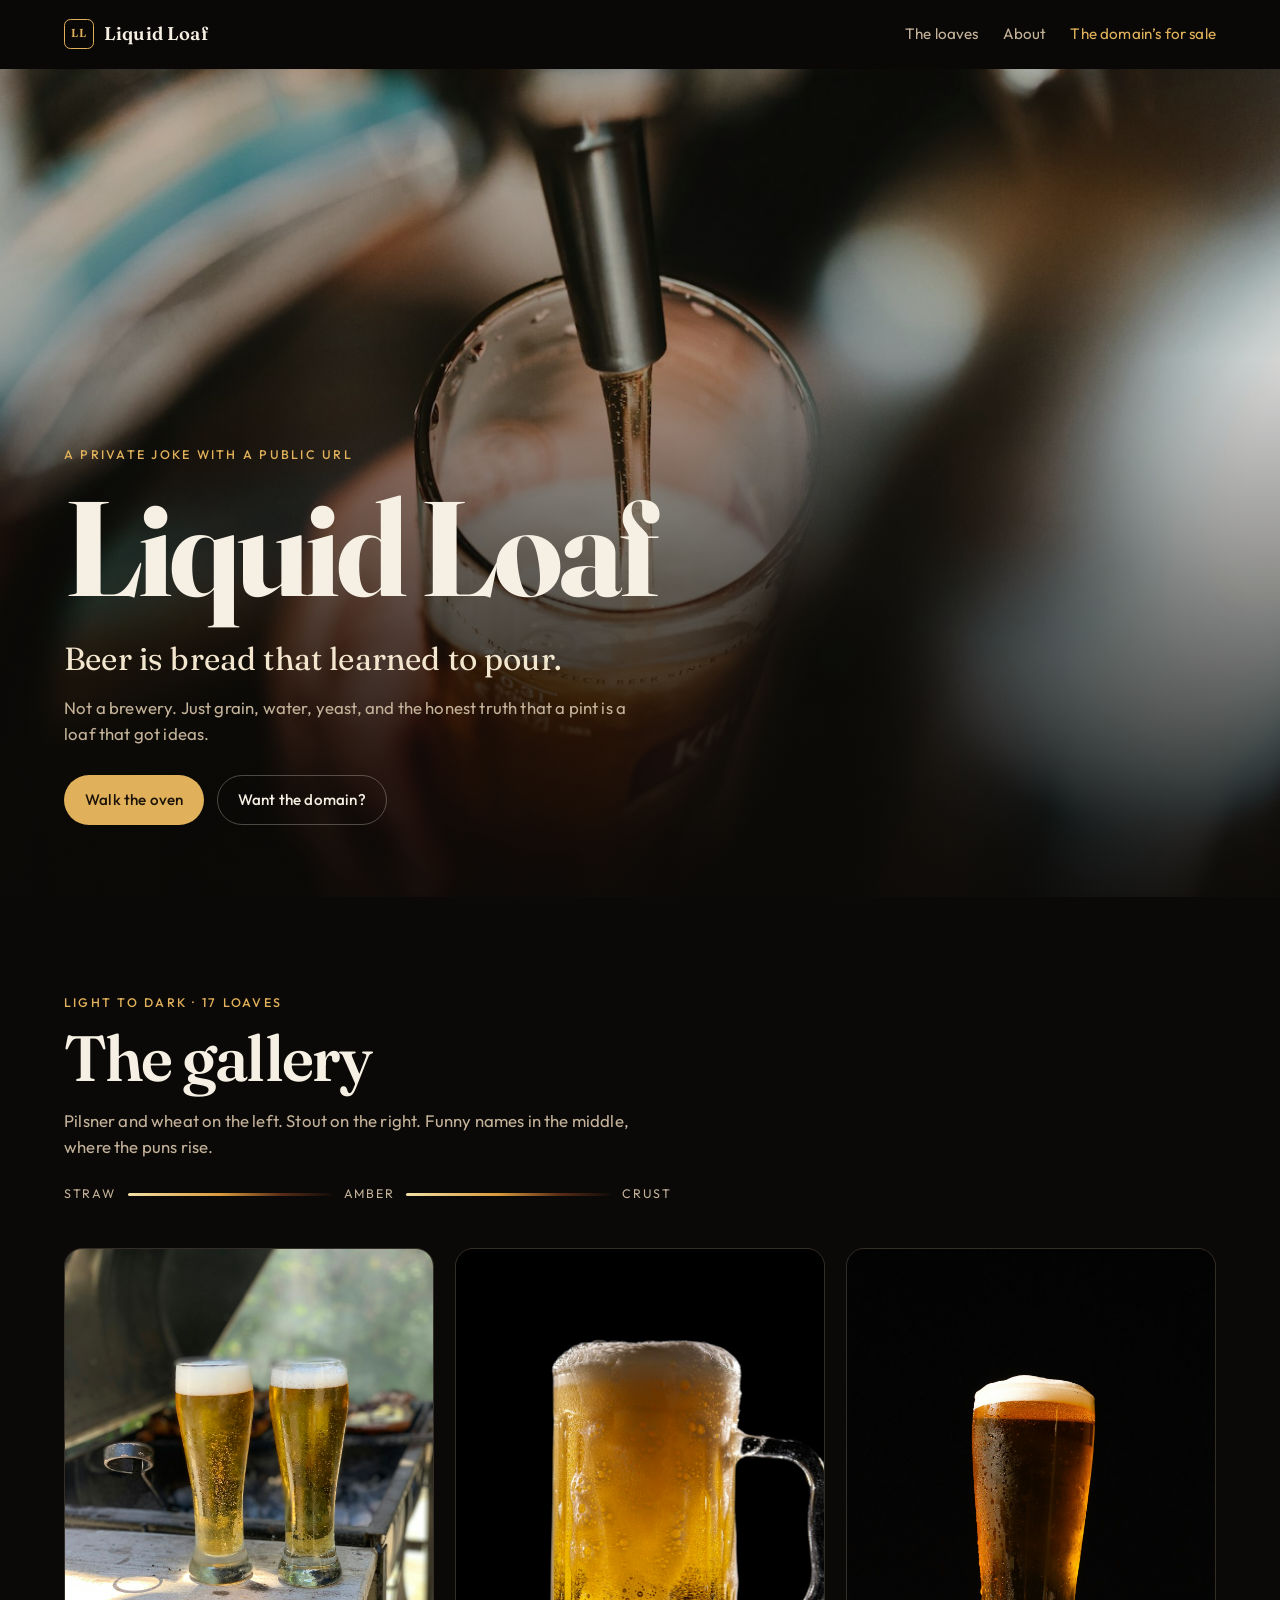
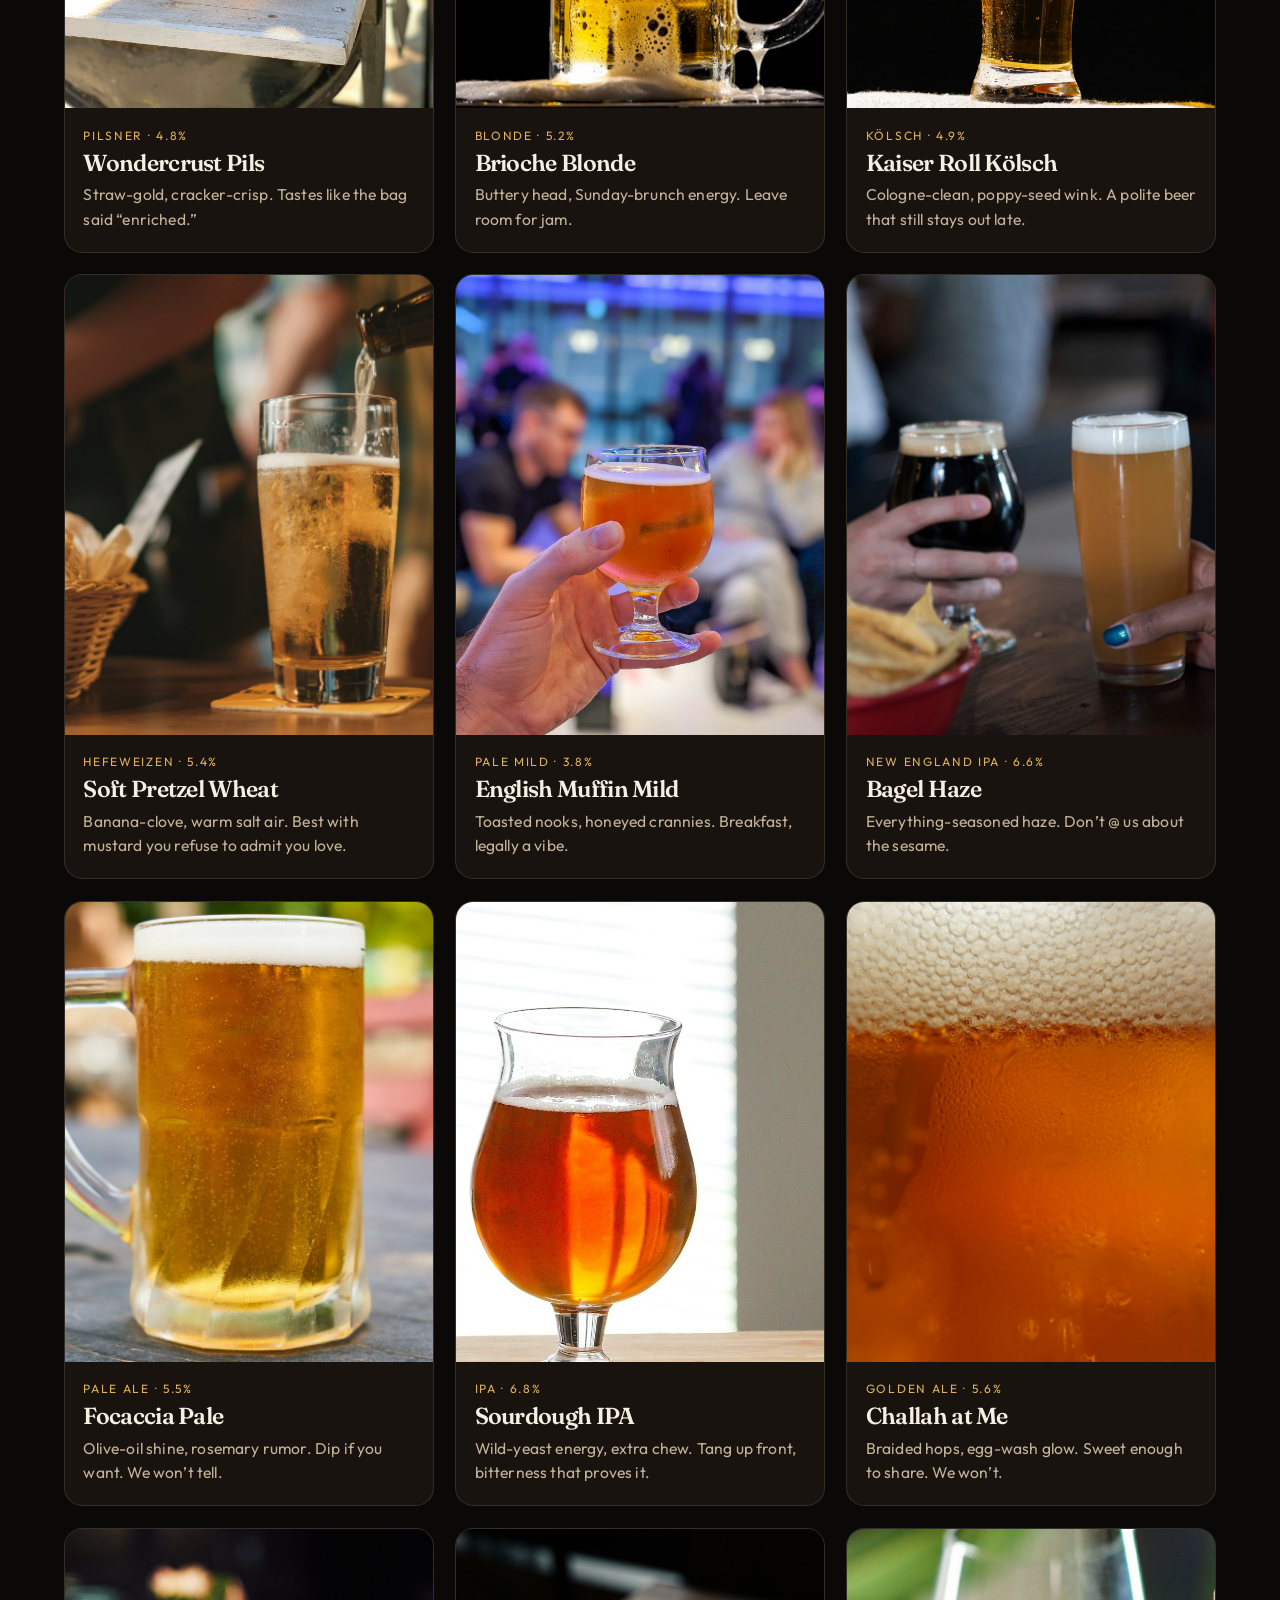
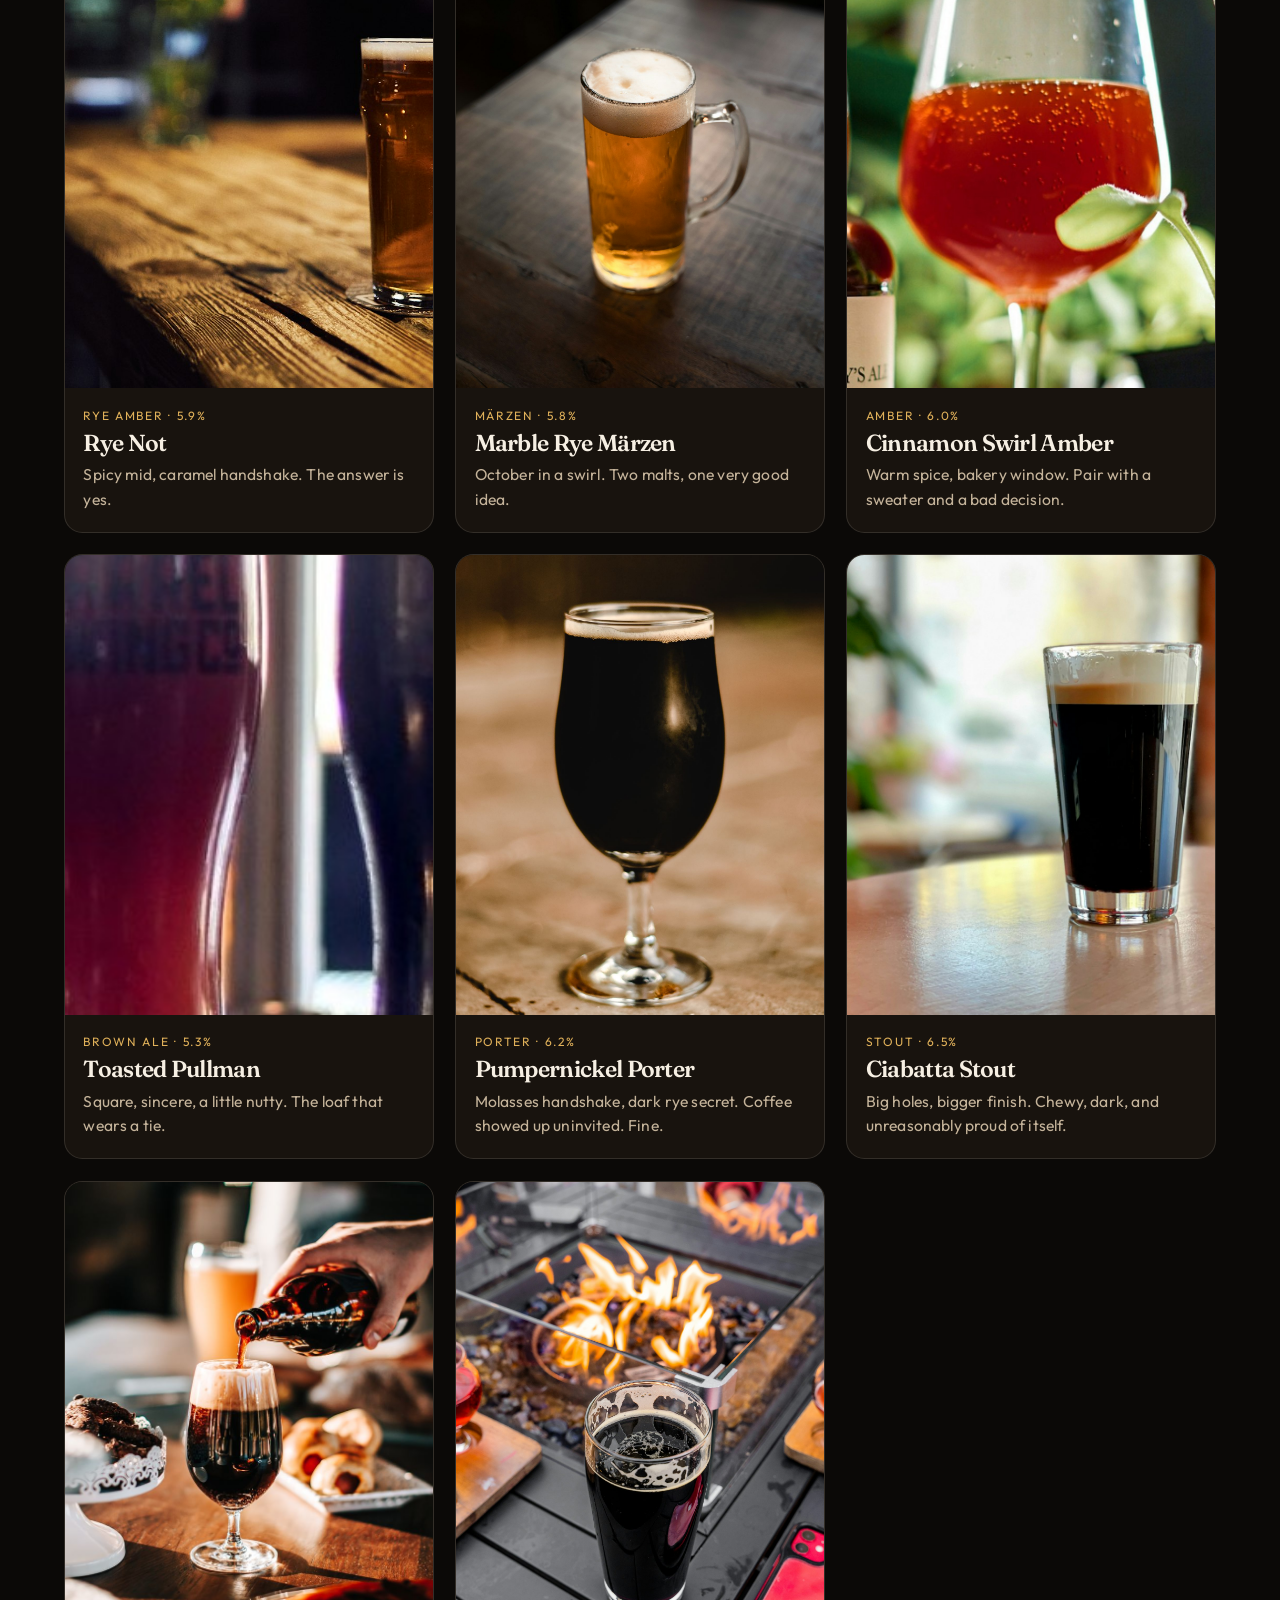
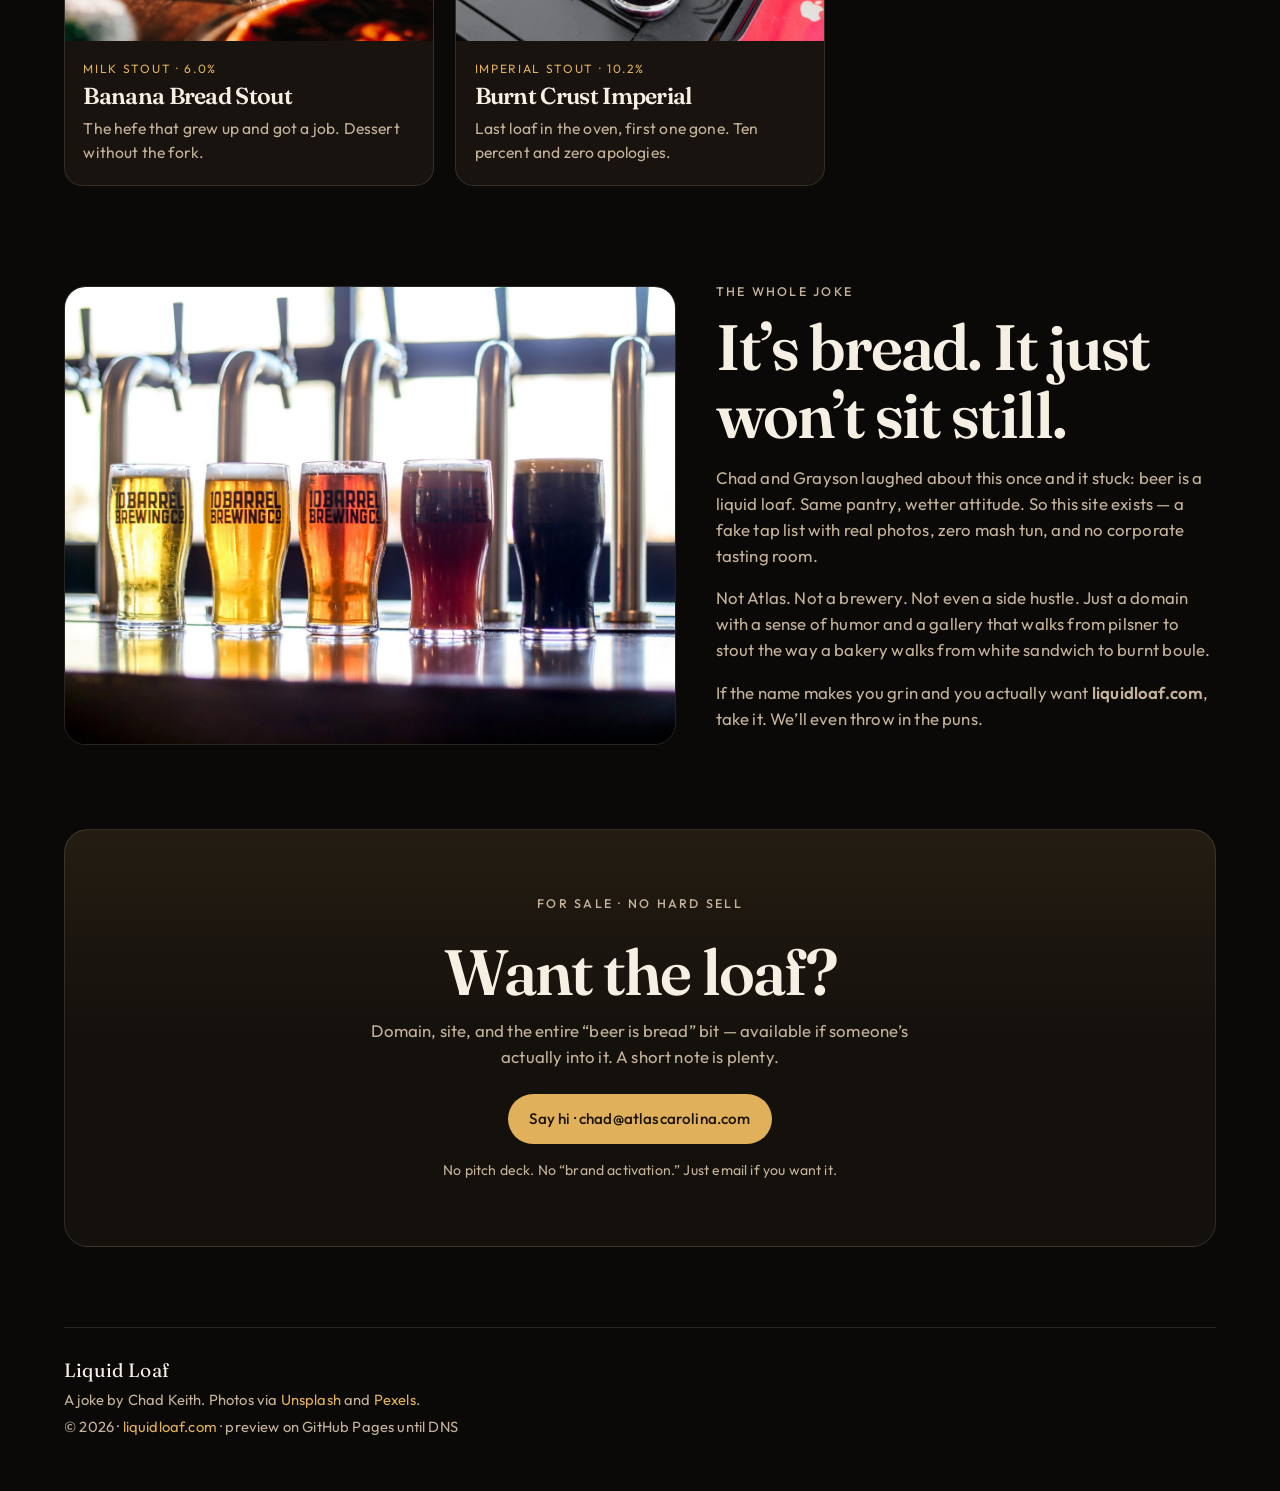
==== index.html @ c7310a7c "Build Liquid Loaf joke beer gallery for GitHub Pages Static loaf-to-glass site with 17 pun beers fro" ====
<!DOCTYPE html>
<html lang="en">
<head>
  <meta charset="utf-8">
  <meta name="viewport" content="width=device-width, initial-scale=1, viewport-fit=cover">
  <title>Liquid Loaf | Beer is bread that learned to pour</title>
  <meta name="description" content="Liquid Loaf is a joke personal site: beer as liquid bread. Sixteen pun loaves from pilsner to stout, plus a domain that’s happily for sale.">
  <link rel="canonical" href="https://liquidloaf.com/">
  <meta name="robots" content="index,follow">
  <meta name="author" content="Chad Keith">
  <meta name="theme-color" content="#0b0907">
  <meta name="color-scheme" content="dark">
  <meta name="apple-mobile-web-app-title" content="Liquid Loaf">
  <meta property="og:type" content="website">
  <meta property="og:locale" content="en_US">
  <meta property="og:site_name" content="Liquid Loaf">
  <meta property="og:title" content="Liquid Loaf | Beer is bread that learned to pour">
  <meta property="og:description" content="A witty loaf-to-glass gallery. Not a brewery. If you want the domain, say hi.">
  <meta property="og:url" content="https://liquidloaf.com/">
  <meta property="og:image" content="https://chadakeith.github.io/liquid-loaf/assets/brand/og-card.jpg">
  <meta property="og:image:type" content="image/jpeg">
  <meta property="og:image:width" content="1200">
  <meta property="og:image:height" content="630">
  <meta property="og:image:alt" content="A beer tap pouring into a glass with the words Liquid Loaf">
  <meta name="twitter:card" content="summary_large_image">
  <meta name="twitter:title" content="Liquid Loaf | Beer is bread that learned to pour">
  <meta name="twitter:description" content="A witty loaf-to-glass gallery. Not a brewery. If you want the domain, say hi.">
  <meta name="twitter:image" content="https://chadakeith.github.io/liquid-loaf/assets/brand/og-card.jpg">
  <meta name="twitter:image:alt" content="A beer tap pouring into a glass with the words Liquid Loaf">
  <link rel="icon" href="favicon.svg" type="image/svg+xml">
  <link rel="icon" href="assets/brand/favicon-32.png" type="image/png" sizes="32x32">
  <link rel="apple-touch-icon" href="assets/brand/apple-touch-icon.png" sizes="180x180">
  <link rel="manifest" href="site.webmanifest">
  <link rel="preload" as="font" href="assets/fonts/fraunces-700.woff2" type="font/woff2" crossorigin>
  <link rel="preload" as="font" href="assets/fonts/outfit-400.woff2" type="font/woff2" crossorigin>
  <link rel="preload" as="image" href="assets/beers/hero-pour.jpg">
  <link rel="stylesheet" href="assets/fonts/fonts.css">
  <link rel="stylesheet" href="css/site.css">
  <script type="application/ld+json">
  {
    "@context": "https://schema.org",
    "@graph": [
      {
        "@type": "WebSite",
        "name": "Liquid Loaf",
        "url": "https://liquidloaf.com/",
        "description": "Beer is bread that learned to pour. A joke loaf-to-glass gallery.",
        "inLanguage": "en",
        "publisher": {
          "@type": "Person",
          "name": "Chad Keith",
          "email": "mailto:chad@atlascarolina.com"
        }
      },
      {
        "@type": "Offer",
        "name": "liquidloaf.com domain and site",
        "description": "Joke personal site and domain, available if someone wants it.",
        "url": "https://liquidloaf.com/",
        "availability": "https://schema.org/InStock",
        "offeredBy": {
          "@type": "Person",
          "name": "Chad Keith"
        }
      }
    ]
  }
  </script>
</head>
<body>
  <a class="skip" href="#main">Skip to loaves</a>

  <header class="site-header" id="top">
    <div class="nav-inner">
      <a class="wordmark" href="#top" aria-label="Liquid Loaf home">
        <span class="wordmark-mark" aria-hidden="true">LL</span>
        <span>Liquid Loaf</span>
      </a>
      <button class="nav-toggle" type="button" aria-expanded="false" aria-controls="site-nav" aria-label="Open menu">
        <span></span>
      </button>
      <nav class="site-nav" id="site-nav" aria-label="Primary">
        <a href="#loaves">The loaves</a>
        <a href="#about">About</a>
        <a class="nav-cta" href="#inquire">The domain’s for sale</a>
      </nav>
    </div>
  </header>

  <main id="main">
    <section class="hero" aria-labelledby="hero-title">
      <div class="hero-media">
        <img src="assets/beers/hero-pour.jpg" alt="A tap pouring a pale beer into a glass, foam rising" width="1400" height="933" fetchpriority="high" decoding="async">
      </div>
      <div class="hero-shade" aria-hidden="true"></div>
      <div class="hero-copy">
        <p class="eyebrow">A private joke with a public URL</p>
        <h1 id="hero-title">Liquid Loaf</h1>
        <p class="lede">Beer is bread that learned to pour.</p>
        <p class="hero-note">Not a brewery. Just grain, water, yeast, and the honest truth that a pint is a loaf that got ideas.</p>
        <div class="hero-actions">
          <a class="btn btn-gold" href="#loaves">Walk the oven</a>
          <a class="btn btn-ghost" href="#inquire">Want the domain?</a>
        </div>
      </div>
    </section>

    <section class="loaves" id="loaves" aria-labelledby="loaves-title">
      <header class="section-head">
        <p class="eyebrow">Light to dark · 17 loaves</p>
        <h2 id="loaves-title">The gallery</h2>
        <p class="section-dek">Pilsner and wheat on the left. Stout on the right. Funny names in the middle, where the puns rise.</p>
        <div class="spectrum" aria-hidden="true">
          <span>straw</span>
          <i></i>
          <span>amber</span>
          <i></i>
          <span>crust</span>
        </div>
      </header>

      <ol class="loaf-grid">
        <li class="loaf" data-tone="light">
          <article>
            <figure>
              <img src="assets/beers/wondercrust-pils.jpg" alt="Two tall pale-gold pilsners with white foam" width="1400" height="1867" loading="lazy" decoding="async">
            </figure>
            <div class="loaf-copy">
              <p class="style">Pilsner · 4.8%</p>
              <h3>Wondercrust Pils</h3>
              <p>Straw-gold, cracker-crisp. Tastes like the bag said “enriched.”</p>
            </div>
          </article>
        </li>
        <li class="loaf" data-tone="light">
          <article>
            <figure>
              <img src="assets/beers/brioche-blonde.jpg" alt="A foamy gold beer mug overflowing on a black backdrop" width="1400" height="933" loading="lazy" decoding="async">
            </figure>
            <div class="loaf-copy">
              <p class="style">Blonde · 5.2%</p>
              <h3>Brioche Blonde</h3>
              <p>Buttery head, Sunday-brunch energy. Leave room for jam.</p>
            </div>
          </article>
        </li>
        <li class="loaf" data-tone="light">
          <article>
            <figure>
              <img src="assets/beers/kaiser-kolsch.jpg" alt="A tall gold lager in a pilsner glass against black" width="1400" height="2100" loading="lazy" decoding="async">
            </figure>
            <div class="loaf-copy">
              <p class="style">Kölsch · 4.9%</p>
              <h3>Kaiser Roll Kölsch</h3>
              <p>Cologne-clean, poppy-seed wink. A polite beer that still stays out late.</p>
            </div>
          </article>
        </li>
        <li class="loaf" data-tone="light">
          <article>
            <figure>
              <img src="assets/beers/pretzel-wheat.jpg" alt="Pale beer poured into a glass next to a basket of bread" width="1400" height="933" loading="lazy" decoding="async">
            </figure>
            <div class="loaf-copy">
              <p class="style">Hefeweizen · 5.4%</p>
              <h3>Soft Pretzel Wheat</h3>
              <p>Banana-clove, warm salt air. Best with mustard you refuse to admit you love.</p>
            </div>
          </article>
        </li>
        <li class="loaf" data-tone="gold">
          <article>
            <figure>
              <img src="assets/beers/english-muffin.jpg" alt="A small stemmed glass of hazy orange beer held toward the camera" width="1400" height="1867" loading="lazy" decoding="async">
            </figure>
            <div class="loaf-copy">
              <p class="style">Pale mild · 3.8%</p>
              <h3>English Muffin Mild</h3>
              <p>Toasted nooks, honeyed crannies. Breakfast, legally a vibe.</p>
            </div>
          </article>
        </li>
        <li class="loaf" data-tone="gold">
          <article>
            <figure>
              <img src="assets/beers/bagel-haze.jpg" alt="A tall hazy wheat beer beside a dark stout, chips on the table" width="1400" height="935" loading="lazy" decoding="async">
            </figure>
            <div class="loaf-copy">
              <p class="style">New England IPA · 6.6%</p>
              <h3>Bagel Haze</h3>
              <p>Everything-seasoned haze. Don’t @ us about the sesame.</p>
            </div>
          </article>
        </li>
        <li class="loaf" data-tone="gold">
          <article>
            <figure>
              <img src="assets/beers/focaccia-pale.jpg" alt="A golden beer mug on a picnic table in soft daylight" width="1400" height="934" loading="lazy" decoding="async">
            </figure>
            <div class="loaf-copy">
              <p class="style">Pale ale · 5.5%</p>
              <h3>Focaccia Pale</h3>
              <p>Olive-oil shine, rosemary rumor. Dip if you want. We won’t tell.</p>
            </div>
          </article>
        </li>
        <li class="loaf" data-tone="gold">
          <article>
            <figure>
              <img src="assets/beers/sourdough-ipa.jpg" alt="A tulip glass of copper IPA on a pale wood table" width="700" height="1176" loading="lazy" decoding="async">
            </figure>
            <div class="loaf-copy">
              <p class="style">IPA · 6.8%</p>
              <h3>Sourdough IPA</h3>
              <p>Wild-yeast energy, extra chew. Tang up front, bitterness that proves it.</p>
            </div>
          </article>
        </li>
        <li class="loaf" data-tone="amber">
          <article>
            <figure>
              <img src="assets/beers/challah-ale.jpg" alt="Close-up of a golden amber beer with a tight white head" width="1400" height="933" loading="lazy" decoding="async">
            </figure>
            <div class="loaf-copy">
              <p class="style">Golden ale · 5.6%</p>
              <h3>Challah at Me</h3>
              <p>Braided hops, egg-wash glow. Sweet enough to share. We won’t.</p>
            </div>
          </article>
        </li>
        <li class="loaf" data-tone="amber">
          <article>
            <figure>
              <img src="assets/beers/rye-not.jpg" alt="A copper ale in a pint glass on a dark wooden bar" width="1400" height="788" loading="lazy" decoding="async">
            </figure>
            <div class="loaf-copy">
              <p class="style">Rye amber · 5.9%</p>
              <h3>Rye Not</h3>
              <p>Spicy mid, caramel handshake. The answer is yes.</p>
            </div>
          </article>
        </li>
        <li class="loaf" data-tone="amber">
          <article>
            <figure>
              <img src="assets/beers/marble-marzen.jpg" alt="An amber beer mug sitting alone on a dark wood table" width="1400" height="1750" loading="lazy" decoding="async">
            </figure>
            <div class="loaf-copy">
              <p class="style">Märzen · 5.8%</p>
              <h3>Marble Rye Märzen</h3>
              <p>October in a swirl. Two malts, one very good idea.</p>
            </div>
          </article>
        </li>
        <li class="loaf" data-tone="amber">
          <article>
            <figure>
              <img src="assets/beers/cinnamon-amber.jpg" alt="A wine glass of deep red-amber ale with a green leaf in front" width="784" height="1467" loading="lazy" decoding="async">
            </figure>
            <div class="loaf-copy">
              <p class="style">Amber · 6.0%</p>
              <h3>Cinnamon Swirl Amber</h3>
              <p>Warm spice, bakery window. Pair with a sweater and a bad decision.</p>
            </div>
          </article>
        </li>
        <li class="loaf" data-tone="brown">
          <article>
            <figure>
              <img src="assets/beers/toasted-pullman.jpg" alt="A reddish-brown ale in a pint glass, darker beer beside it" width="224" height="630" loading="lazy" decoding="async">
            </figure>
            <div class="loaf-copy">
              <p class="style">Brown ale · 5.3%</p>
              <h3>Toasted Pullman</h3>
              <p>Square, sincere, a little nutty. The loaf that wears a tie.</p>
            </div>
          </article>
        </li>
        <li class="loaf" data-tone="dark">
          <article>
            <figure>
              <img src="assets/beers/pumpernickel-porter.jpg" alt="A tulip glass of near-black porter on stone" width="1400" height="2100" loading="lazy" decoding="async">
            </figure>
            <div class="loaf-copy">
              <p class="style">Porter · 6.2%</p>
              <h3>Pumpernickel Porter</h3>
              <p>Molasses handshake, dark rye secret. Coffee showed up uninvited. Fine.</p>
            </div>
          </article>
        </li>
        <li class="loaf" data-tone="dark">
          <article>
            <figure>
              <img src="assets/beers/ciabatta-stout.jpg" alt="A pint of black stout with a tan head on a pale table" width="1400" height="1050" loading="lazy" decoding="async">
            </figure>
            <div class="loaf-copy">
              <p class="style">Stout · 6.5%</p>
              <h3>Ciabatta Stout</h3>
              <p>Big holes, bigger finish. Chewy, dark, and unreasonably proud of itself.</p>
            </div>
          </article>
        </li>
        <li class="loaf" data-tone="dark">
          <article>
            <figure>
              <img src="assets/beers/banana-bread-stout.jpg" alt="Dark stout poured into a stemmed glass beside pastries and bread" width="1400" height="933" loading="lazy" decoding="async">
            </figure>
            <div class="loaf-copy">
              <p class="style">Milk stout · 6.0%</p>
              <h3>Banana Bread Stout</h3>
              <p>The hefe that grew up and got a job. Dessert without the fork.</p>
            </div>
          </article>
        </li>
        <li class="loaf" data-tone="dark">
          <article>
            <figure>
              <img src="assets/beers/burnt-crust.jpg" alt="A pint of black imperial stout on a fire-table at night" width="1400" height="2085" loading="lazy" decoding="async">
            </figure>
            <div class="loaf-copy">
              <p class="style">Imperial stout · 10.2%</p>
              <h3>Burnt Crust Imperial</h3>
              <p>Last loaf in the oven, first one gone. Ten percent and zero apologies.</p>
            </div>
          </article>
        </li>
      </ol>
    </section>

    <section class="about" id="about" aria-labelledby="about-title">
      <div class="about-media">
        <img src="assets/beers/spectrum-flight.jpg" alt="Five beers in a row from pale gold to black" width="1400" height="1050" loading="lazy" decoding="async">
      </div>
      <div class="about-copy">
        <p class="eyebrow">The whole joke</p>
        <h2 id="about-title">It’s bread. It just won’t sit still.</h2>
        <p>Chad and Grayson laughed about this once and it stuck: beer is a liquid loaf. Same pantry, wetter attitude. So this site exists — a fake tap list with real photos, zero mash tun, and no corporate tasting room.</p>
        <p>Not Atlas. Not a brewery. Not even a side hustle. Just a domain with a sense of humor and a gallery that walks from pilsner to stout the way a bakery walks from white sandwich to burnt boule.</p>
        <p>If the name makes you grin and you actually want <strong>liquidloaf.com</strong>, take it. We’ll even throw in the puns.</p>
      </div>
    </section>

    <section class="inquire" id="inquire" aria-labelledby="inquire-title">
      <p class="eyebrow">For sale · no hard sell</p>
      <h2 id="inquire-title">Want the loaf?</h2>
      <p>Domain, site, and the entire “beer is bread” bit — available if someone’s actually into it. A short note is plenty.</p>
      <a class="btn btn-gold" href="mailto:chad@atlascarolina.com?subject=Liquid%20Loaf%20%E2%80%94%20the%20domain">Say hi · chad@atlascarolina.com</a>
      <p class="fine">No pitch deck. No “brand activation.” Just email if you want it.</p>
    </section>
  </main>

  <footer class="site-footer">
    <div class="footer-inner">
      <p class="footer-mark">Liquid Loaf</p>
      <p>A joke by Chad Keith. Photos via <a href="https://unsplash.com/license">Unsplash</a> and <a href="https://www.pexels.com/license/">Pexels</a>.</p>
      <p>© <span data-year>2026</span> · <a href="https://liquidloaf.com/">liquidloaf.com</a> · preview on GitHub Pages until DNS</p>
    </div>
  </footer>

  <script src="js/site.js" defer></script>
</body>
</html>
---- assets/fonts/fonts.css ----
@font-face {
  font-family: "Fraunces";
  font-style: normal;
  font-weight: 400;
  font-display: swap;
  src: url("fraunces-400.woff2") format("woff2");
}

@font-face {
  font-family: "Fraunces";
  font-style: normal;
  font-weight: 600;
  font-display: swap;
  src: url("fraunces-600.woff2") format("woff2");
}

@font-face {
  font-family: "Fraunces";
  font-style: normal;
  font-weight: 700;
  font-display: swap;
  src: url("fraunces-700.woff2") format("woff2");
}

@font-face {
  font-family: "Outfit";
  font-style: normal;
  font-weight: 400;
  font-display: swap;
  src: url("outfit-400.woff2") format("woff2");
}

@font-face {
  font-family: "Outfit";
  font-style: normal;
  font-weight: 500;
  font-display: swap;
  src: url("outfit-500.woff2") format("woff2");
}

@font-face {
  font-family: "Outfit";
  font-style: normal;
  font-weight: 600;
  font-display: swap;
  src: url("outfit-600.woff2") format("woff2");
}
---- css/site.css ----
:root {
  --bg: #0b0907;
  --bg-elev: #14100c;
  --bg-card: #18130e;
  --ink: #f6efe3;
  --muted: #c4b39a;
  --gold: #e0b15a;
  --gold-deep: #b8842e;
  --line: rgba(246, 239, 227, 0.12);
  --shade: rgba(11, 9, 7, 0.55);
  --display: "Fraunces", "Times New Roman", serif;
  --sans: "Outfit", "Helvetica Neue", sans-serif;
  --pad: clamp(1.25rem, 4vw, 3.5rem);
  --max: 72rem;
  --radius: 1.15rem;
}

*,
*::before,
*::after {
  box-sizing: border-box;
}

html {
  scroll-behavior: smooth;
}

body {
  margin: 0;
  min-height: 100vh;
  background: var(--bg);
  color: var(--ink);
  font-family: var(--sans);
  font-size: 1.05rem;
  line-height: 1.55;
  letter-spacing: 0.01em;
  text-rendering: optimizeLegibility;
  -webkit-font-smoothing: antialiased;
}

img {
  max-width: 100%;
  display: block;
}

a {
  color: inherit;
}

.skip {
  position: absolute;
  left: 1rem;
  top: -4rem;
  z-index: 80;
  padding: 0.6rem 0.9rem;
  background: var(--gold);
  color: #1a1208;
  border-radius: 999px;
  text-decoration: none;
  font-weight: 600;
}

.skip:focus {
  top: 1rem;
}

.eyebrow {
  margin: 0 0 0.75rem;
  font-size: 0.78rem;
  font-weight: 500;
  letter-spacing: 0.18em;
  text-transform: uppercase;
  color: var(--gold);
}

h1,
h2,
h3 {
  font-family: var(--display);
  font-weight: 600;
  letter-spacing: -0.03em;
  line-height: 1.05;
  margin: 0;
}

.site-header {
  position: sticky;
  top: 0;
  z-index: 40;
  background: color-mix(in srgb, var(--bg) 72%, transparent);
  backdrop-filter: blur(16px);
  border-bottom: 1px solid transparent;
}

.site-header.is-scrolled {
  border-bottom-color: var(--line);
}

.nav-inner {
  width: min(100% - 2rem, var(--max));
  margin: 0 auto;
  min-height: 4.25rem;
  display: flex;
  align-items: center;
  justify-content: space-between;
  gap: 1rem;
}

.wordmark {
  display: inline-flex;
  align-items: center;
  gap: 0.65rem;
  text-decoration: none;
  font-family: var(--display);
  font-size: 1.15rem;
  font-weight: 600;
}

.wordmark-mark {
  width: 1.85rem;
  height: 1.85rem;
  display: grid;
  place-items: center;
  border: 1px solid var(--gold);
  border-radius: 0.4rem;
  color: var(--gold);
  font-size: 0.72rem;
  letter-spacing: 0.04em;
}

.site-nav {
  display: flex;
  align-items: center;
  gap: 1.5rem;
}

.site-nav a {
  text-decoration: none;
  color: var(--muted);
  font-size: 0.95rem;
}

.site-nav a:hover,
.site-nav a:focus-visible {
  color: var(--ink);
}

.nav-cta {
  color: var(--gold) !important;
}

.nav-toggle {
  display: none;
  width: 2.6rem;
  height: 2.6rem;
  border: 1px solid var(--line);
  border-radius: 999px;
  background: transparent;
  color: var(--ink);
  cursor: pointer;
}

.nav-toggle span,
.nav-toggle span::before,
.nav-toggle span::after {
  display: block;
  width: 1rem;
  height: 1.5px;
  background: currentColor;
  position: relative;
  margin: 0 auto;
}

.nav-toggle span::before,
.nav-toggle span::after {
  content: "";
  position: absolute;
  left: 0;
}

.nav-toggle span::before { top: -5px; }
.nav-toggle span::after { top: 5px; }

.hero {
  position: relative;
  min-height: min(92vh, 58rem);
  display: grid;
  align-items: end;
  overflow: hidden;
}

.hero-media {
  position: absolute;
  inset: 0;
}

.hero-media img {
  width: 100%;
  height: 100%;
  object-fit: cover;
  object-position: center 35%;
}

.hero-shade {
  position: absolute;
  inset: 0;
  background:
    linear-gradient(180deg, rgba(11, 9, 7, 0.25) 0%, rgba(11, 9, 7, 0.15) 35%, rgba(11, 9, 7, 0.88) 100%),
    radial-gradient(80% 70% at 20% 80%, rgba(11, 9, 7, 0.45), transparent);
}

.hero-copy {
  position: relative;
  width: min(100% - 2rem, var(--max));
  margin: 0 auto;
  padding: 7rem 0 4.5rem;
}

.hero h1 {
  font-size: clamp(3.4rem, 11vw, 8.4rem);
  font-weight: 700;
  max-width: 12ch;
}

.lede {
  margin: 1rem 0 0.75rem;
  font-family: var(--display);
  font-size: clamp(1.35rem, 2.6vw, 2rem);
  font-weight: 400;
  color: #f3e6cf;
}

.hero-note {
  max-width: 36rem;
  color: var(--muted);
  margin: 0 0 1.75rem;
}

.hero-actions,
.inquire .btn {
  display: inline-flex;
}

.hero-actions {
  gap: 0.8rem;
  flex-wrap: wrap;
}

.btn {
  display: inline-flex;
  align-items: center;
  justify-content: center;
  min-height: 3rem;
  padding: 0.75rem 1.25rem;
  border-radius: 999px;
  text-decoration: none;
  font-weight: 500;
  font-size: 0.95rem;
  border: 1px solid transparent;
  transition: transform 160ms ease, background 160ms ease, border-color 160ms ease;
}

.btn:hover {
  transform: translateY(-1px);
}

.btn-gold {
  background: var(--gold);
  color: #1c1308;
}

.btn-gold:hover {
  background: #f0c57a;
}

.btn-ghost {
  border-color: rgba(246, 239, 227, 0.28);
  color: var(--ink);
}

.btn-ghost:hover {
  border-color: var(--gold);
}

.loaves,
.about,
.inquire,
.site-footer {
  width: min(100% - 2rem, var(--max));
  margin: 0 auto;
}

.loaves {
  padding: 6rem 0 4rem;
}

.section-head {
  max-width: 38rem;
  margin-bottom: 2.75rem;
}

.section-head h2,
.about h2,
.inquire h2 {
  font-size: clamp(2.2rem, 5vw, 4rem);
  margin-bottom: 0.85rem;
}

.section-dek,
.about-copy p,
.inquire p {
  color: var(--muted);
}

.spectrum {
  margin-top: 1.5rem;
  display: flex;
  align-items: center;
  gap: 0.75rem;
  font-size: 0.78rem;
  letter-spacing: 0.14em;
  text-transform: uppercase;
  color: var(--muted);
}

.spectrum i {
  flex: 1;
  height: 3px;
  border-radius: 99px;
  background: linear-gradient(90deg, #f3e0a6, #d89a3c 45%, #5a2d16 75%, #120c09);
}

.loaf-grid {
  list-style: none;
  margin: 0;
  padding: 0;
  display: grid;
  grid-template-columns: repeat(3, minmax(0, 1fr));
  gap: 1.35rem;
}

.loaf article {
  height: 100%;
  display: flex;
  flex-direction: column;
  background: var(--bg-card);
  border: 1px solid var(--line);
  border-radius: var(--radius);
  overflow: hidden;
  transition: transform 220ms ease, border-color 220ms ease;
}

.loaf article:hover {
  transform: translateY(-4px);
  border-color: rgba(224, 177, 90, 0.35);
}

.loaf figure {
  margin: 0;
  aspect-ratio: 4 / 5;
  overflow: hidden;
  background: #100d0a;
}

.loaf img {
  width: 100%;
  height: 100%;
  object-fit: cover;
  transition: transform 600ms ease;
}

.loaf article:hover img {
  transform: scale(1.04);
}

.loaf-copy {
  padding: 1.15rem 1.15rem 1.3rem;
}

.loaf .style {
  margin: 0 0 0.35rem;
  font-size: 0.75rem;
  letter-spacing: 0.14em;
  text-transform: uppercase;
  color: var(--gold);
}

.loaf h3 {
  font-size: 1.45rem;
  margin-bottom: 0.45rem;
}

.loaf p:last-child {
  margin: 0;
  color: var(--muted);
  font-size: 0.98rem;
}

.about {
  padding: 2rem 0 5rem;
  display: grid;
  grid-template-columns: 1.1fr 0.9fr;
  gap: 2.5rem;
  align-items: center;
}

.about-media {
  border-radius: calc(var(--radius) + 0.2rem);
  overflow: hidden;
  border: 1px solid var(--line);
}

.about-media img {
  width: 100%;
  height: 100%;
  object-fit: cover;
  min-height: 22rem;
}

.about-copy p + p {
  margin-top: 1rem;
}

.inquire {
  margin-bottom: 5rem;
  padding: clamp(2.2rem, 5vw, 4rem);
  border-radius: calc(var(--radius) + 0.35rem);
  background:
    linear-gradient(180deg, rgba(224, 177, 90, 0.08), transparent 50%),
    var(--bg-elev);
  border: 1px solid var(--line);
  text-align: center;
}

.inquire p {
  max-width: 36rem;
  margin: 0 auto 1.5rem;
}

.inquire .fine {
  margin: 1rem auto 0;
  font-size: 0.88rem;
}

.site-footer {
  padding: 0 0 3rem;
  color: var(--muted);
  font-size: 0.92rem;
}

.footer-inner {
  border-top: 1px solid var(--line);
  padding-top: 1.5rem;
}

.footer-mark {
  font-family: var(--display);
  color: var(--ink);
  font-size: 1.2rem;
  margin: 0 0 0.4rem;
}

.site-footer a {
  color: var(--gold);
  text-decoration: none;
}

.site-footer a:hover {
  text-decoration: underline;
}

.site-footer p {
  margin: 0.25rem 0;
}

@media (max-width: 960px) {
  .loaf-grid {
    grid-template-columns: repeat(2, minmax(0, 1fr));
  }

  .about {
    grid-template-columns: 1fr;
  }
}

@media (max-width: 720px) {
  .nav-toggle {
    display: inline-grid;
    place-items: center;
  }

  .site-nav {
    display: none;
    position: absolute;
    top: 100%;
    left: 0;
    right: 0;
    padding: 0.75rem 1rem 1.1rem;
    background: rgba(11, 9, 7, 0.96);
    border-bottom: 1px solid var(--line);
    flex-direction: column;
    align-items: flex-start;
    gap: 0.85rem;
  }

  .site-header.is-open .site-nav {
    display: flex;
  }

  .loaf-grid {
    grid-template-columns: 1fr;
  }

  .hero-copy {
    padding-top: 8rem;
  }
}

@media (prefers-reduced-motion: reduce) {
  html { scroll-behavior: auto; }
  .loaf article,
  .loaf img,
  .btn { transition: none; }
}
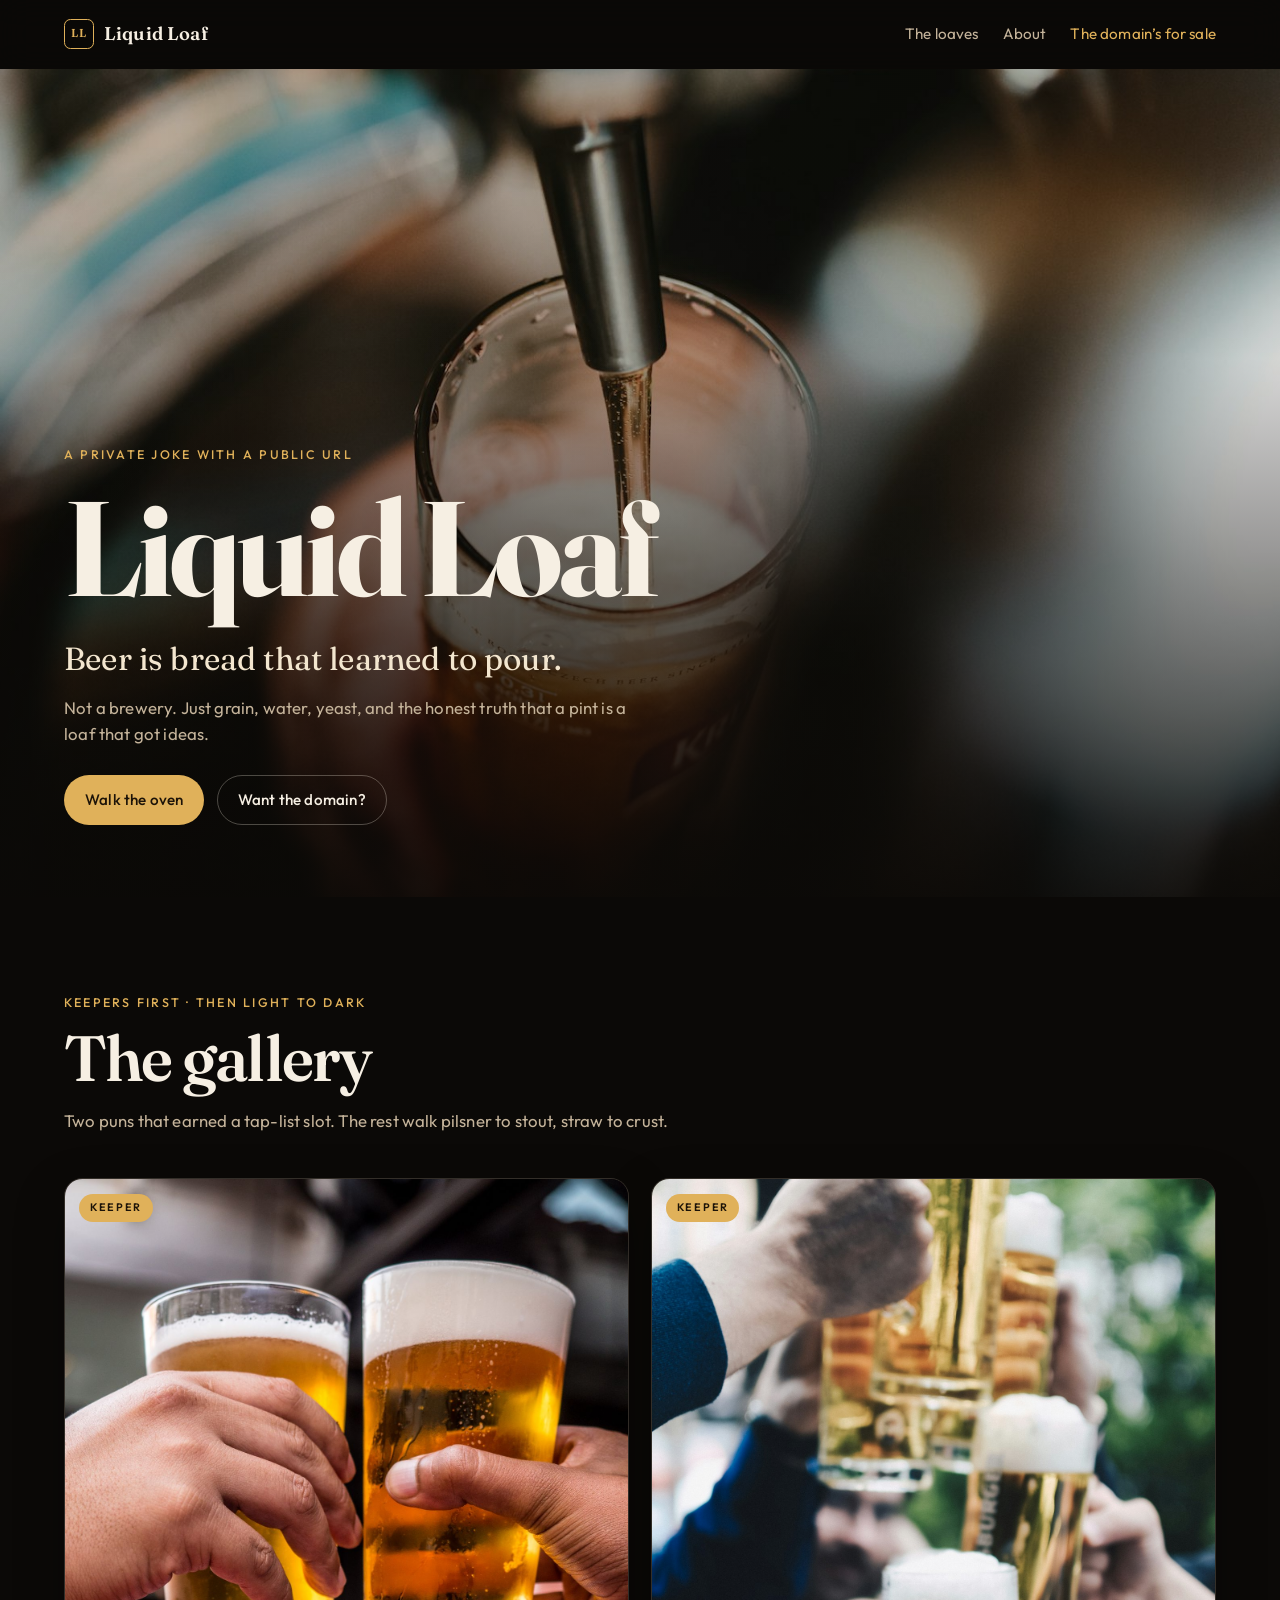
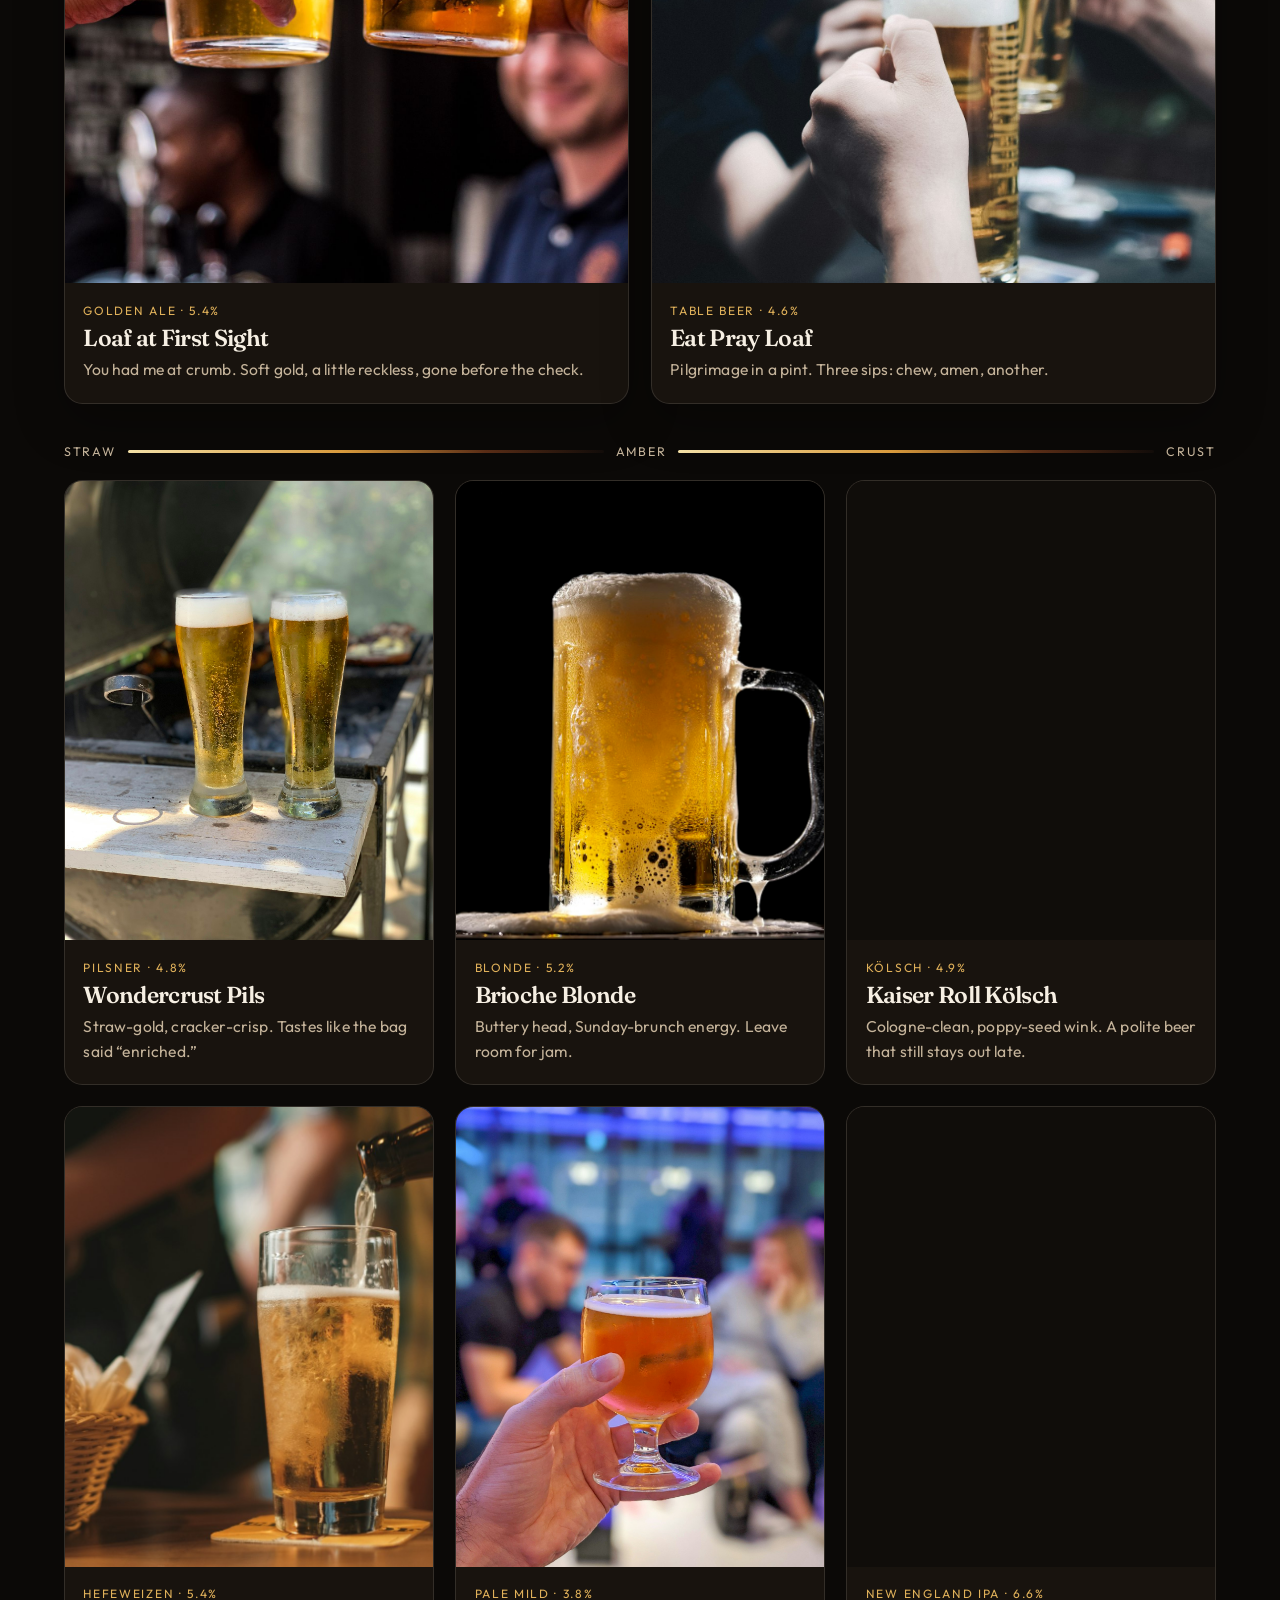
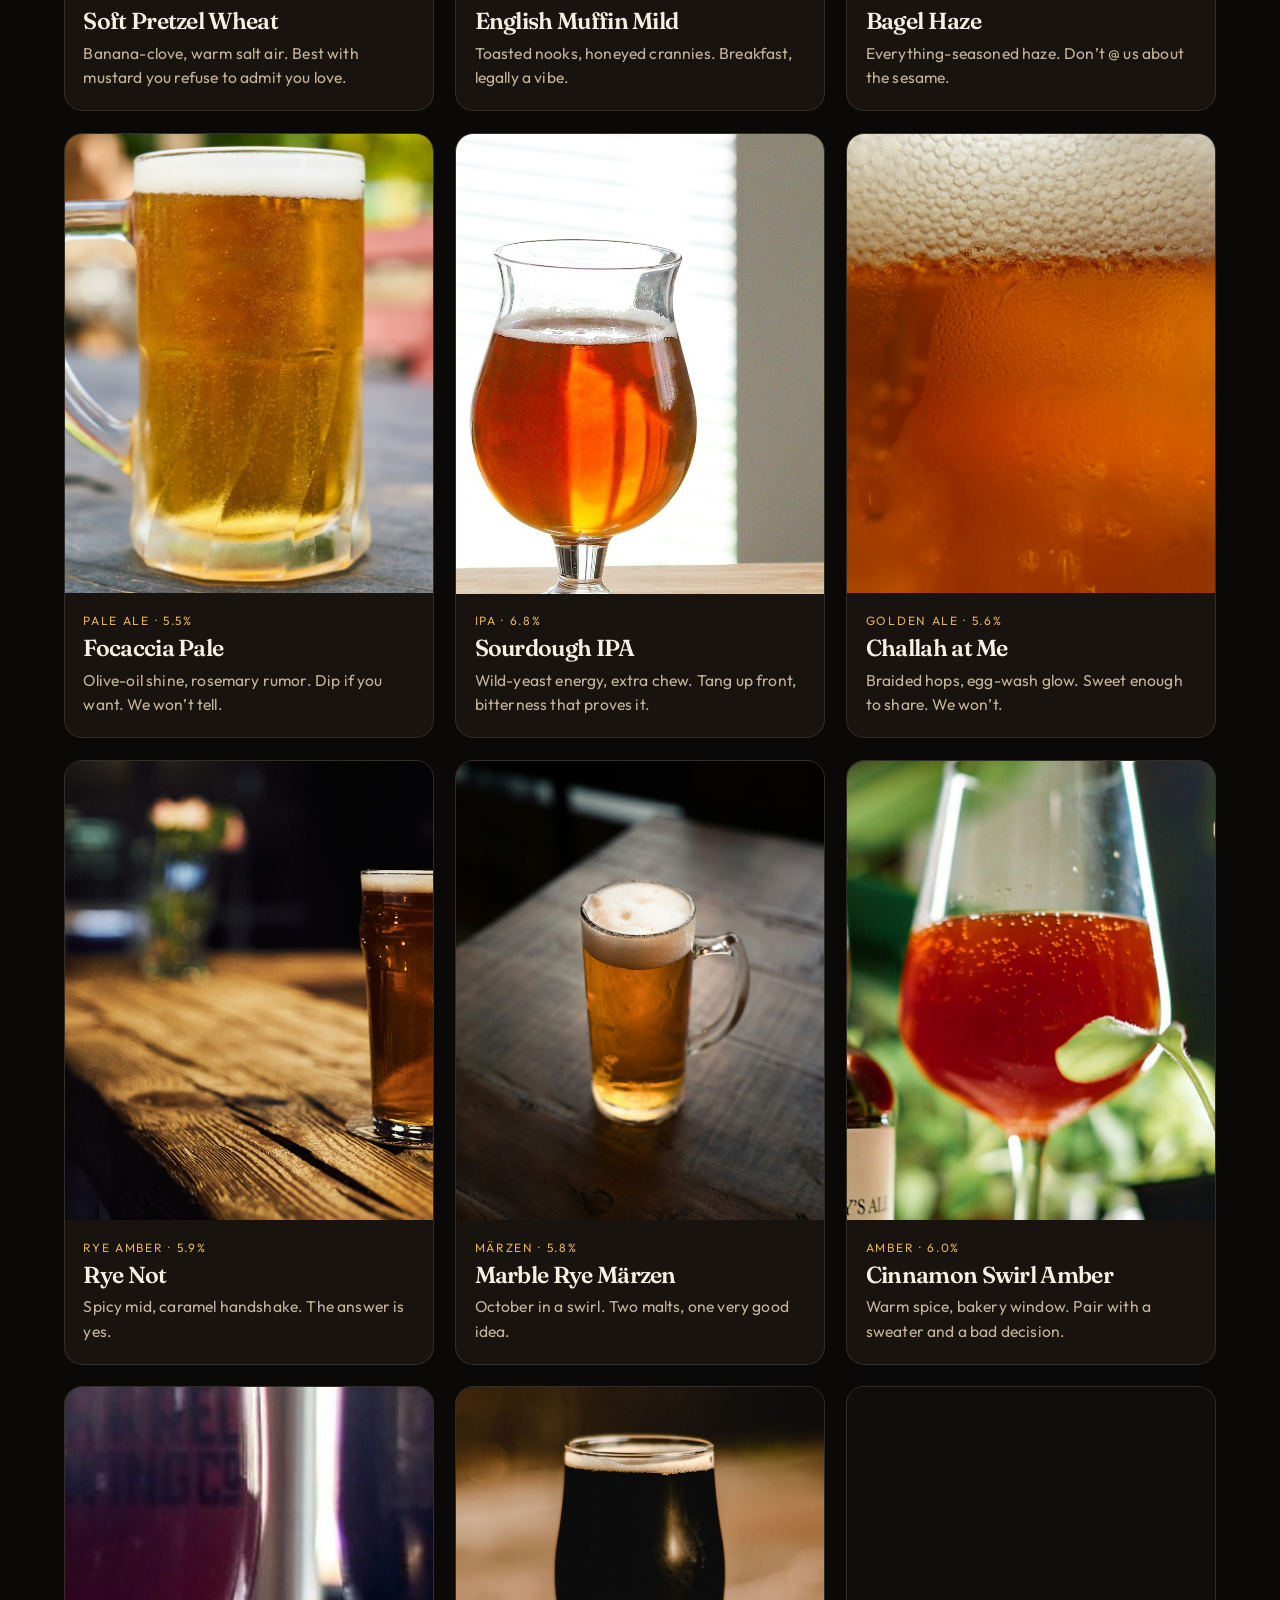
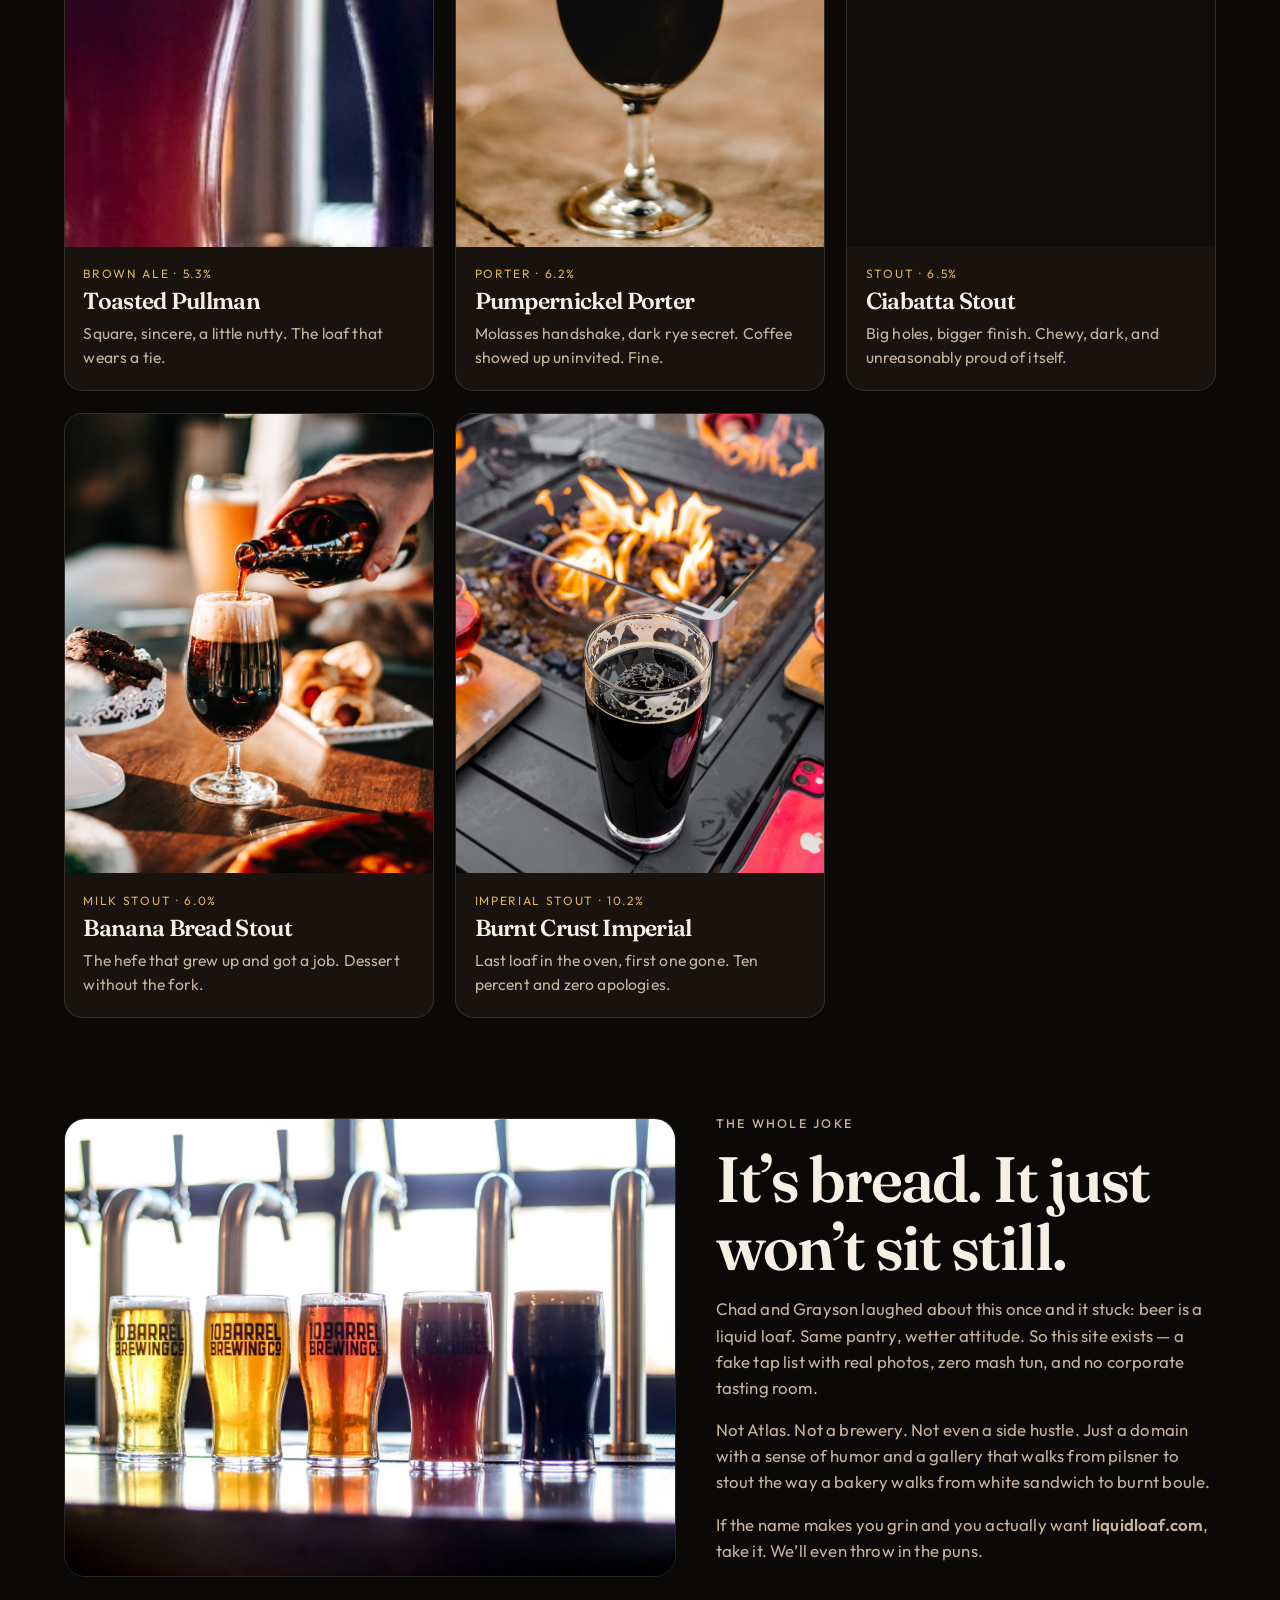
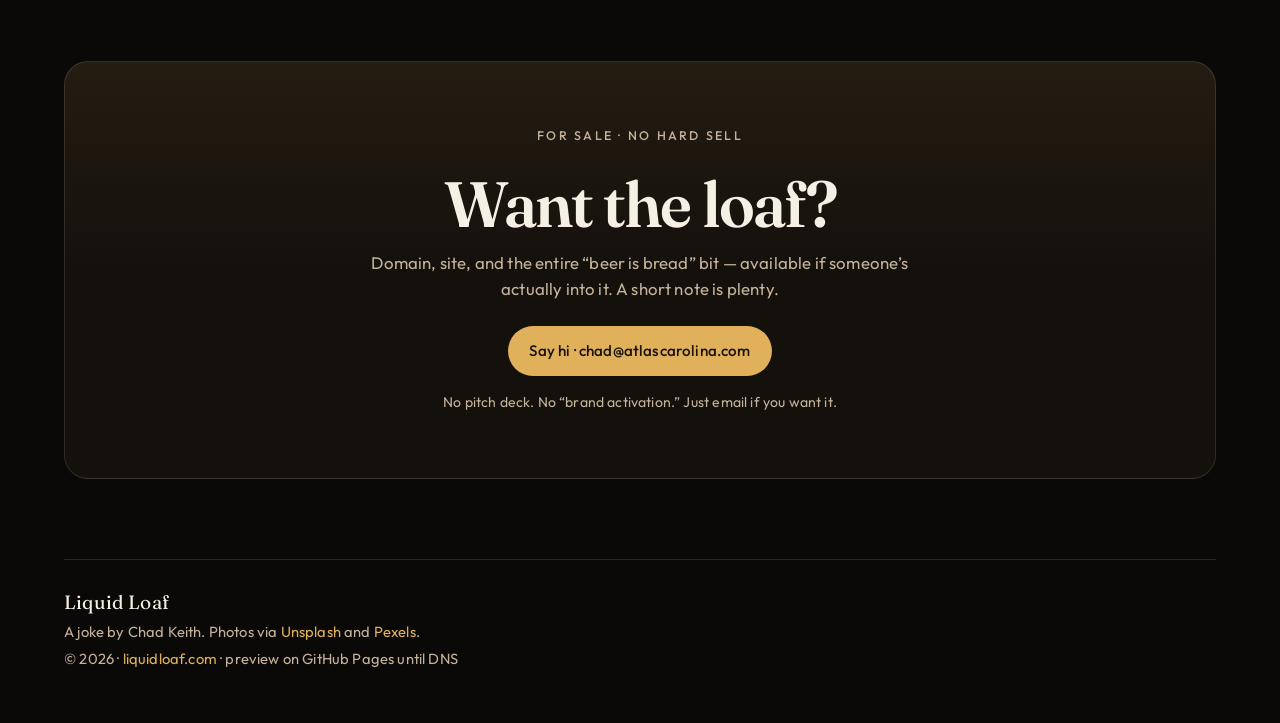
==== commit f95694de: "Lead the tap list with Chad’s two keeper puns Loaf at First Sight and Eat Pray Loaf sit first as fea" ====
--- a/index.html
+++ b/index.html
@@ -4,7 +4,7 @@
   <meta charset="utf-8">
   <meta name="viewport" content="width=device-width, initial-scale=1, viewport-fit=cover">
   <title>Liquid Loaf | Beer is bread that learned to pour</title>
-  <meta name="description" content="Liquid Loaf is a joke personal site: beer as liquid bread. Sixteen pun loaves from pilsner to stout, plus a domain that’s happily for sale.">
+  <meta name="description" content="Liquid Loaf is a joke personal site: beer as liquid bread. Keeper puns Loaf at First Sight and Eat Pray Loaf, then a loaf-to-glass gallery from pilsner to stout. Domain’s happily for sale.">
   <link rel="canonical" href="https://liquidloaf.com/">
   <meta name="robots" content="index,follow">
   <meta name="author" content="Chad Keith">
@@ -107,17 +107,47 @@
 
     <section class="loaves" id="loaves" aria-labelledby="loaves-title">
       <header class="section-head">
-        <p class="eyebrow">Light to dark · 17 loaves</p>
+        <p class="eyebrow">Keepers first · then light to dark</p>
         <h2 id="loaves-title">The gallery</h2>
-        <p class="section-dek">Pilsner and wheat on the left. Stout on the right. Funny names in the middle, where the puns rise.</p>
-        <div class="spectrum" aria-hidden="true">
-          <span>straw</span>
-          <i></i>
-          <span>amber</span>
-          <i></i>
-          <span>crust</span>
-        </div>
+        <p class="section-dek">Two puns that earned a tap-list slot. The rest walk pilsner to stout, straw to crust.</p>
       </header>
+
+      <ol class="keeper-grid">
+        <li class="loaf loaf--keeper" data-tone="light">
+          <article>
+            <figure>
+              <img src="assets/beers/loaf-at-first-sight.jpg" alt="Two pale-gold pints meeting in a toast" width="1400" height="2100" decoding="async">
+              <span class="keeper-badge">Keeper</span>
+            </figure>
+            <div class="loaf-copy">
+              <p class="style">Golden ale · 5.4%</p>
+              <h3>Loaf at First Sight</h3>
+              <p>You had me at crumb. Soft gold, a little reckless, gone before the check.</p>
+            </div>
+          </article>
+        </li>
+        <li class="loaf loaf--keeper" data-tone="light">
+          <article>
+            <figure>
+              <img src="assets/beers/eat-pray-loaf.jpg" alt="Friends toasting with four foamy gold beer mugs" width="1400" height="2114" decoding="async">
+              <span class="keeper-badge">Keeper</span>
+            </figure>
+            <div class="loaf-copy">
+              <p class="style">Table beer · 4.6%</p>
+              <h3>Eat Pray Loaf</h3>
+              <p>Pilgrimage in a pint. Three sips: chew, amen, another.</p>
+            </div>
+          </article>
+        </li>
+      </ol>
+
+      <div class="spectrum spectrum--gallery" aria-hidden="true">
+        <span>straw</span>
+        <i></i>
+        <span>amber</span>
+        <i></i>
+        <span>crust</span>
+      </div>
 
       <ol class="loaf-grid">
         <li class="loaf" data-tone="light">
--- a/css/site.css
+++ b/css/site.css
@@ -323,6 +323,47 @@
   color: var(--muted);
 }
 
+.spectrum--gallery {
+  margin: 2.4rem 0 1.15rem;
+}
+
+.keeper-grid {
+  list-style: none;
+  margin: 0 0 0.25rem;
+  padding: 0;
+  display: grid;
+  grid-template-columns: repeat(2, minmax(0, 1fr));
+  gap: 1.35rem;
+}
+
+.loaf--keeper article {
+  border-color: rgba(224, 177, 90, 0.38);
+  box-shadow: 0 18px 50px rgba(0, 0, 0, 0.28);
+}
+
+.loaf--keeper figure {
+  aspect-ratio: 16 / 11;
+  position: relative;
+}
+
+.loaf--keeper h3 {
+  font-size: clamp(1.7rem, 3vw, 2.15rem);
+}
+
+.keeper-badge {
+  position: absolute;
+  top: 0.9rem;
+  left: 0.9rem;
+  padding: 0.35rem 0.65rem;
+  border-radius: 999px;
+  background: var(--gold);
+  color: #1c1308;
+  font-size: 0.68rem;
+  font-weight: 600;
+  letter-spacing: 0.16em;
+  text-transform: uppercase;
+}
+
 .spectrum i {
   flex: 1;
   height: 3px;
@@ -474,7 +515,8 @@
 }
 
 @media (max-width: 960px) {
-  .loaf-grid {
+  .loaf-grid,
+  .keeper-grid {
     grid-template-columns: repeat(2, minmax(0, 1fr));
   }
 
@@ -507,8 +549,13 @@
     display: flex;
   }
 
-  .loaf-grid {
+  .loaf-grid,
+  .keeper-grid {
     grid-template-columns: 1fr;
+  }
+
+  .loaf--keeper figure {
+    aspect-ratio: 4 / 5;
   }
 
   .hero-copy {
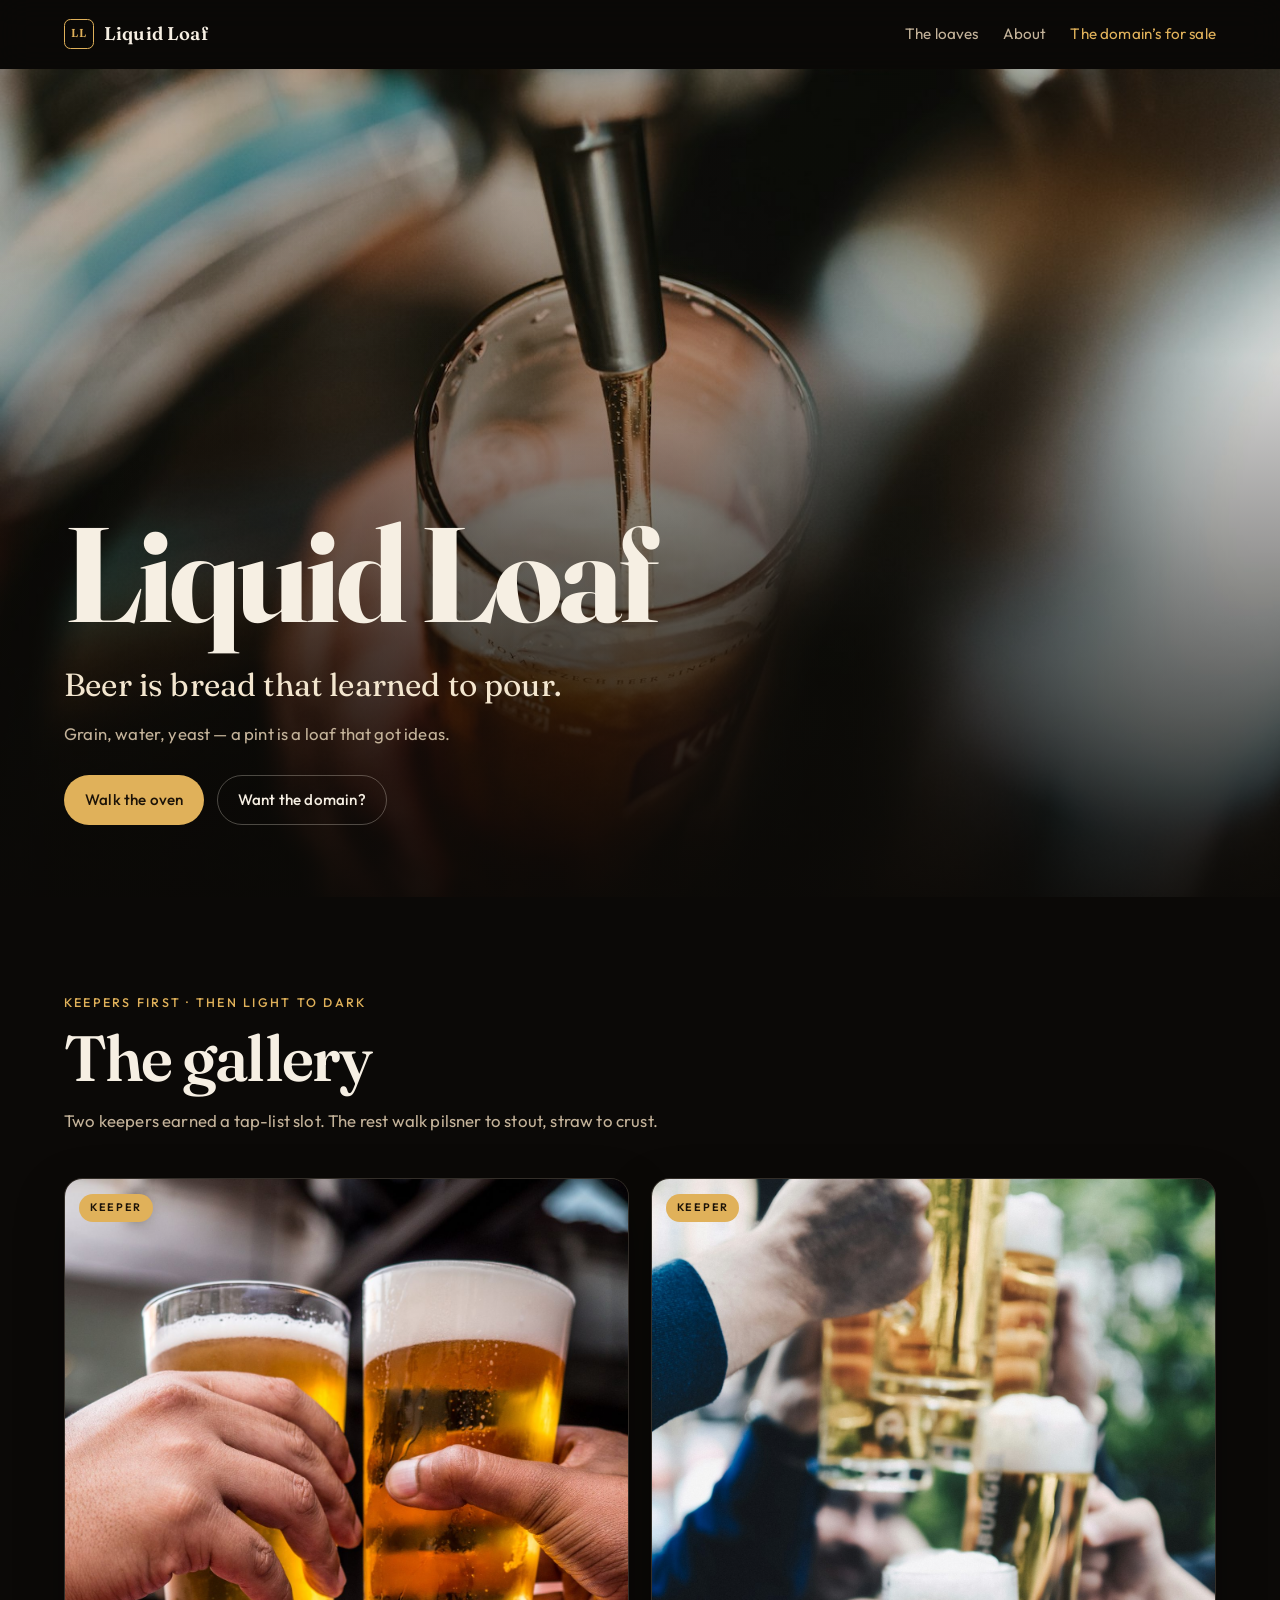
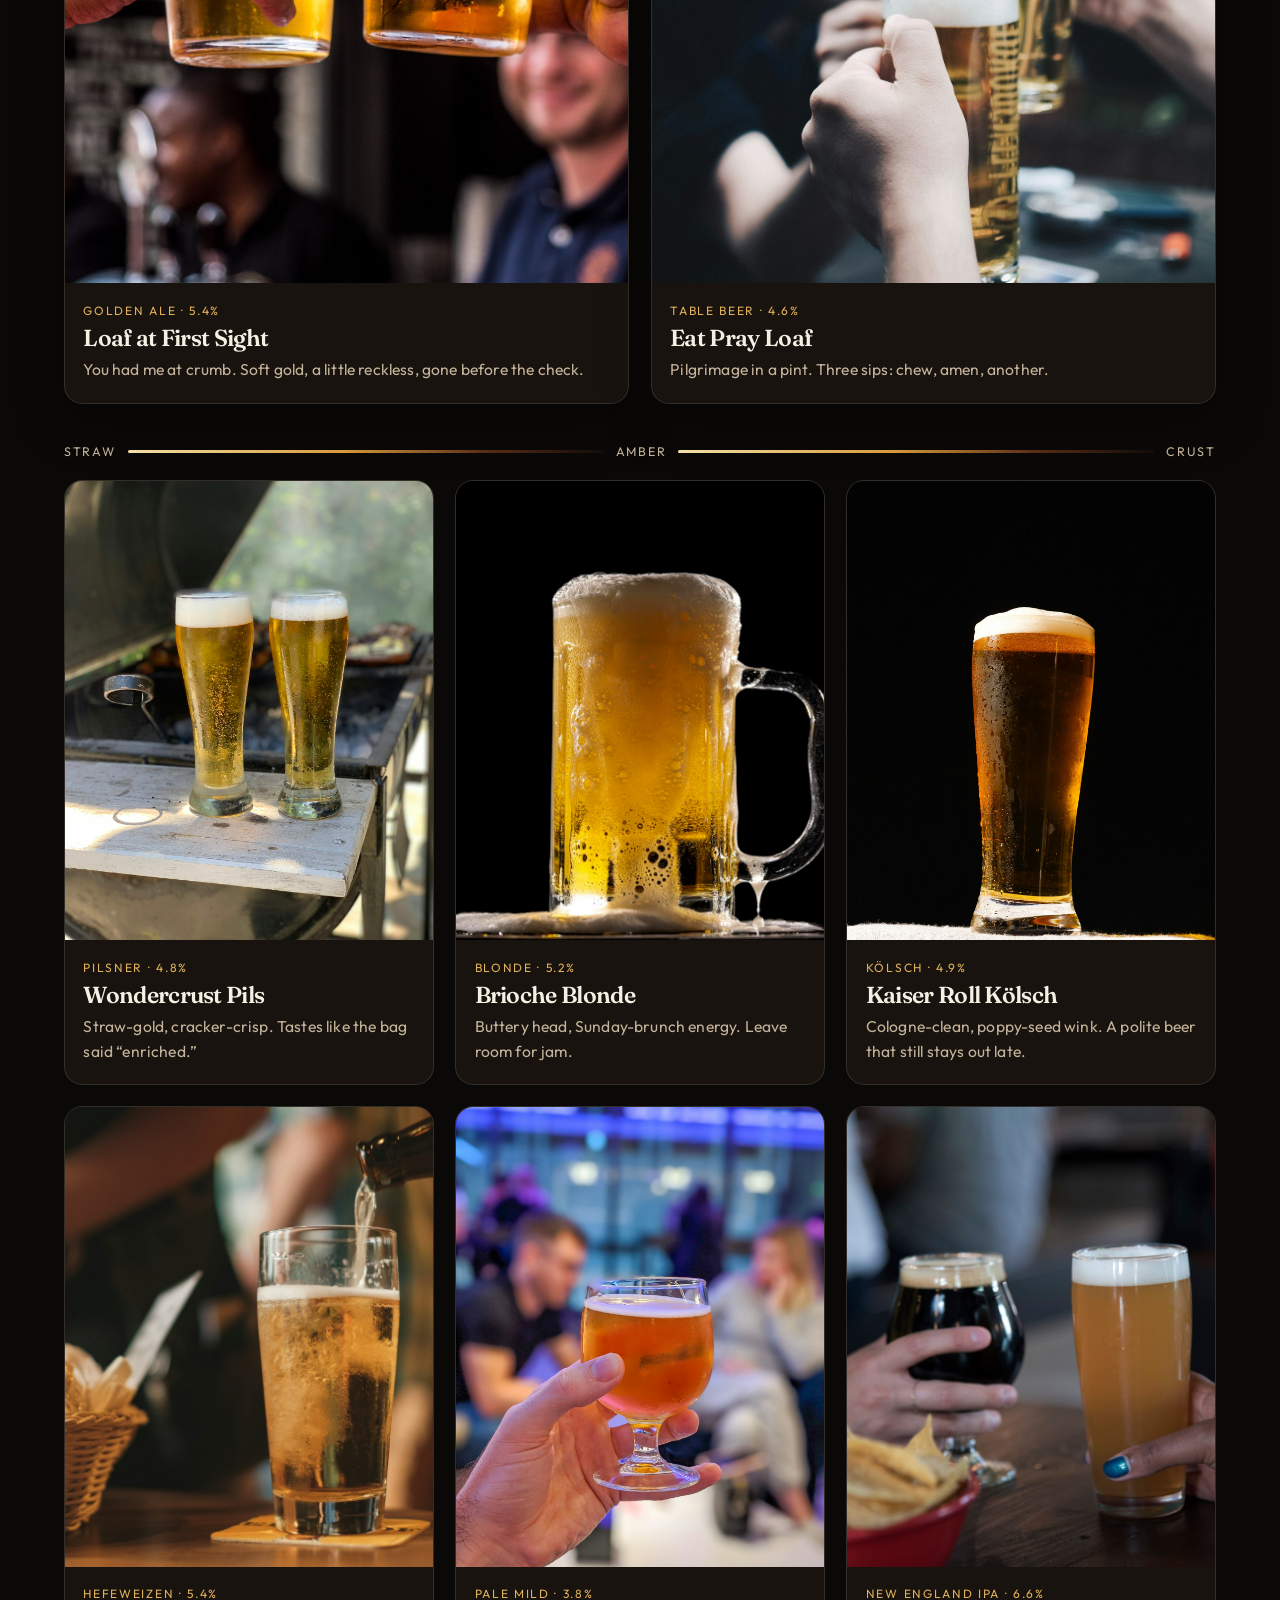
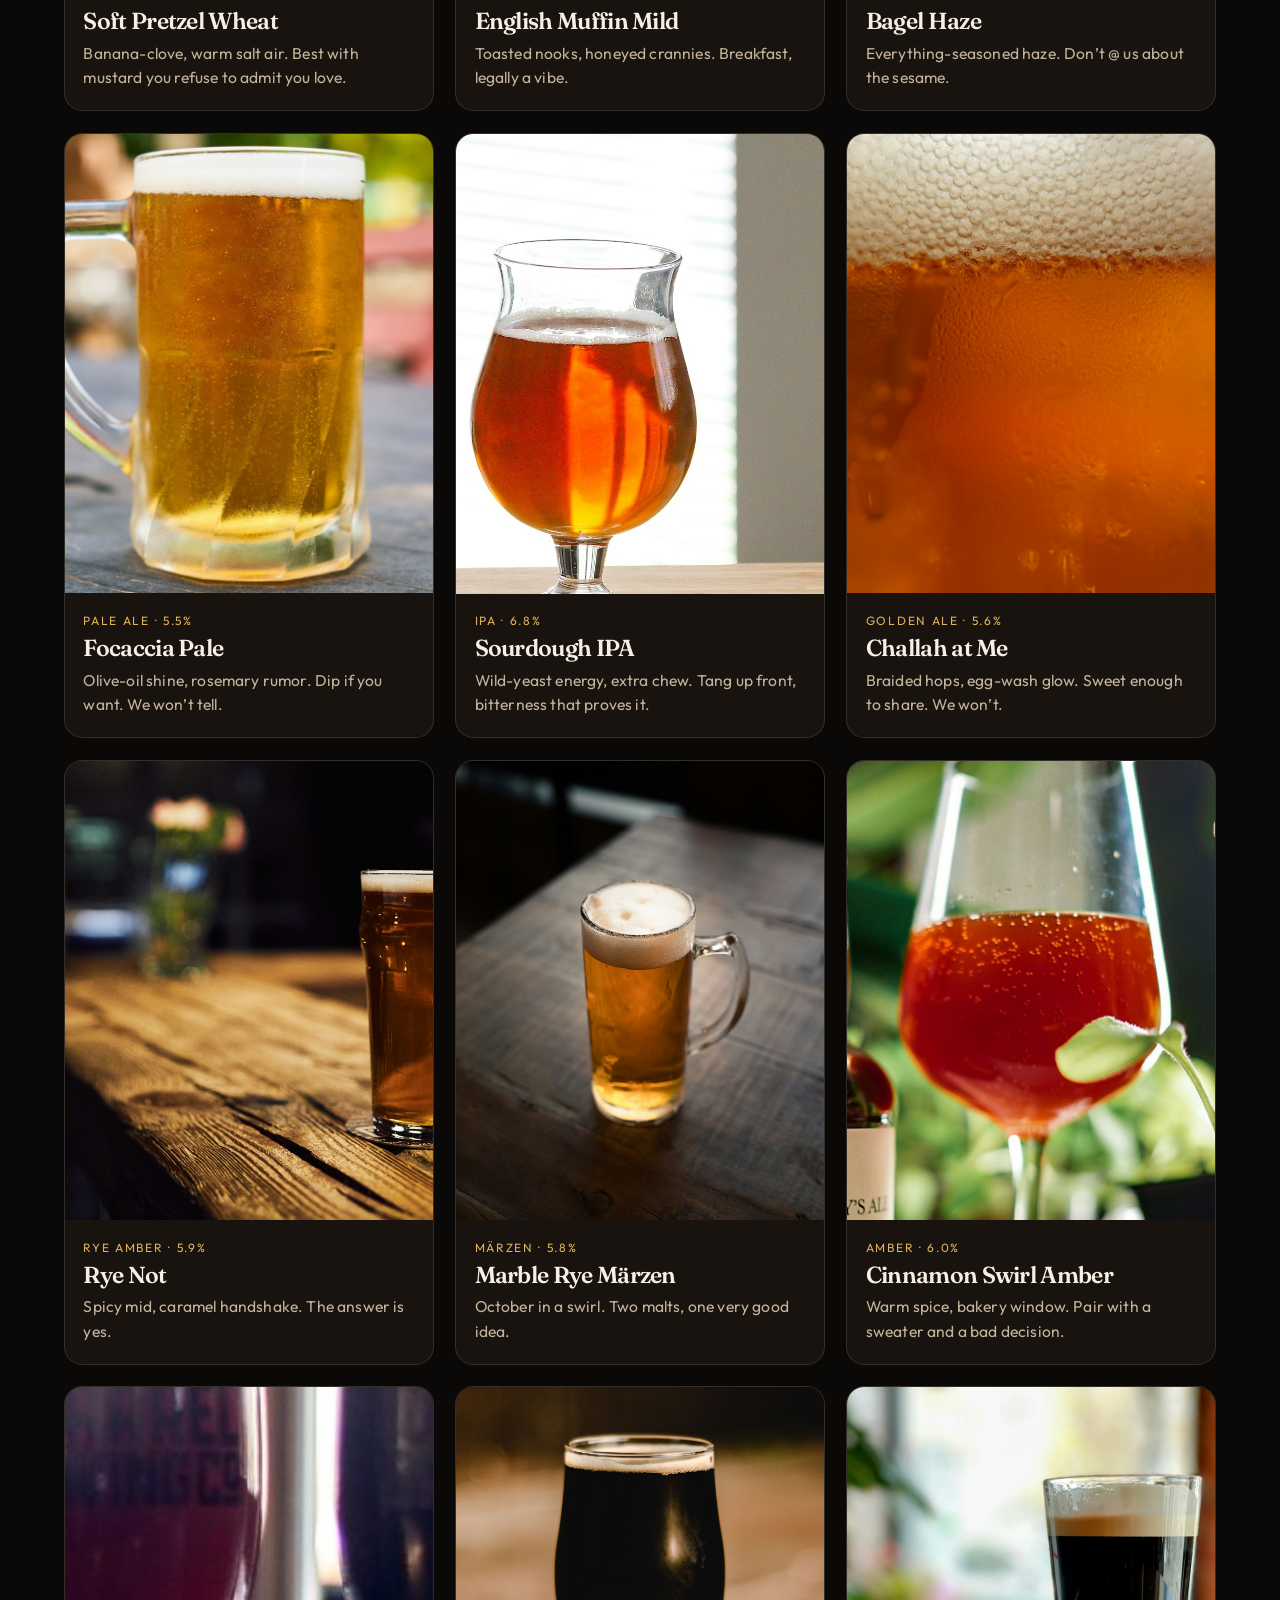
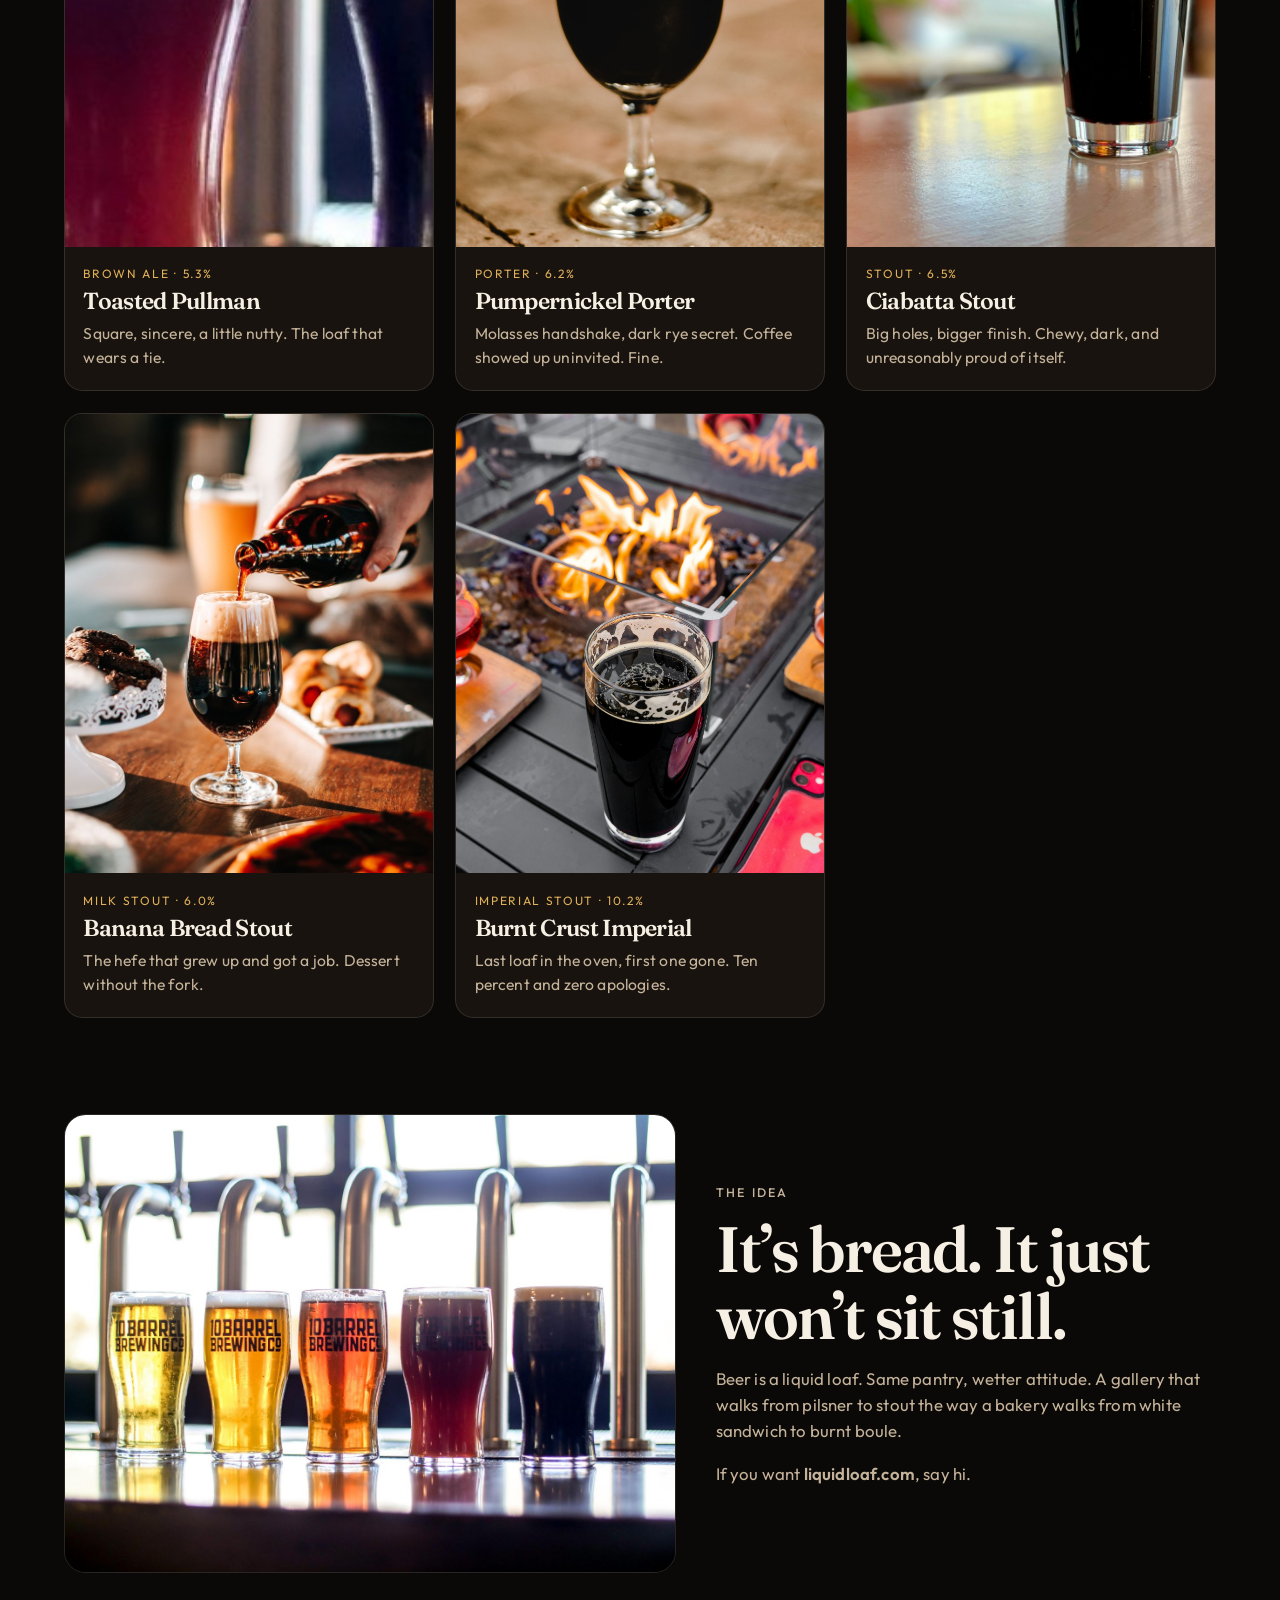
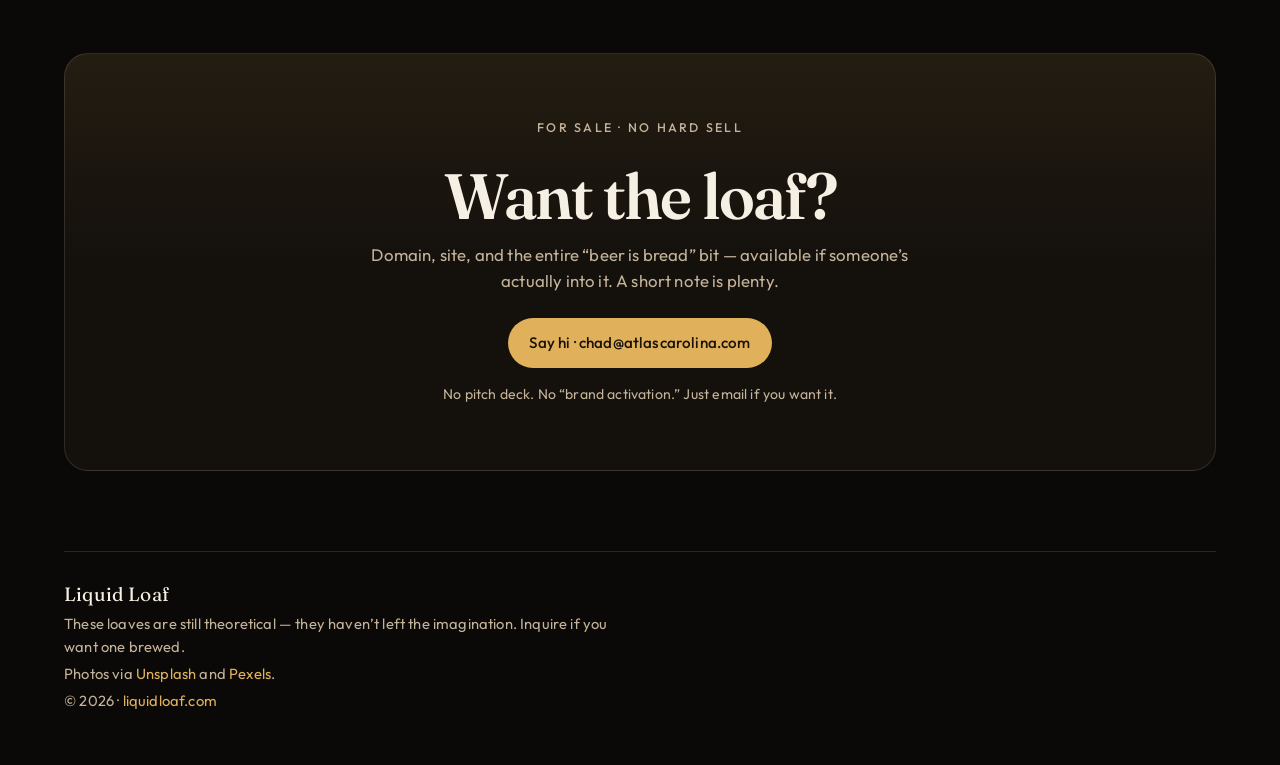
==== commit 41858da2: "Drop joke framing; note the loaves are still theoretical Remove the private-joke eyebrow and similar" ====
--- a/index.html
+++ b/index.html
@@ -4,7 +4,7 @@
   <meta charset="utf-8">
   <meta name="viewport" content="width=device-width, initial-scale=1, viewport-fit=cover">
   <title>Liquid Loaf | Beer is bread that learned to pour</title>
-  <meta name="description" content="Liquid Loaf is a joke personal site: beer as liquid bread. Keeper puns Loaf at First Sight and Eat Pray Loaf, then a loaf-to-glass gallery from pilsner to stout. Domain’s happily for sale.">
+  <meta name="description" content="Liquid Loaf — beer as liquid bread. Loaf at First Sight, Eat Pray Loaf, and a loaf-to-glass gallery from pilsner to stout. Domain’s available if you want it.">
   <link rel="canonical" href="https://liquidloaf.com/">
   <meta name="robots" content="index,follow">
   <meta name="author" content="Chad Keith">
@@ -15,7 +15,7 @@
   <meta property="og:locale" content="en_US">
   <meta property="og:site_name" content="Liquid Loaf">
   <meta property="og:title" content="Liquid Loaf | Beer is bread that learned to pour">
-  <meta property="og:description" content="A witty loaf-to-glass gallery. Not a brewery. If you want the domain, say hi.">
+  <meta property="og:description" content="Beer is bread that learned to pour. A loaf-to-glass gallery from pilsner to stout. If you want the domain, say hi.">
   <meta property="og:url" content="https://liquidloaf.com/">
   <meta property="og:image" content="https://chadakeith.github.io/liquid-loaf/assets/brand/og-card.jpg">
   <meta property="og:image:type" content="image/jpeg">
@@ -24,7 +24,7 @@
   <meta property="og:image:alt" content="A beer tap pouring into a glass with the words Liquid Loaf">
   <meta name="twitter:card" content="summary_large_image">
   <meta name="twitter:title" content="Liquid Loaf | Beer is bread that learned to pour">
-  <meta name="twitter:description" content="A witty loaf-to-glass gallery. Not a brewery. If you want the domain, say hi.">
+  <meta name="twitter:description" content="Beer is bread that learned to pour. A loaf-to-glass gallery from pilsner to stout. If you want the domain, say hi.">
   <meta name="twitter:image" content="https://chadakeith.github.io/liquid-loaf/assets/brand/og-card.jpg">
   <meta name="twitter:image:alt" content="A beer tap pouring into a glass with the words Liquid Loaf">
   <link rel="icon" href="favicon.svg" type="image/svg+xml">
@@ -44,7 +44,7 @@
         "@type": "WebSite",
         "name": "Liquid Loaf",
         "url": "https://liquidloaf.com/",
-        "description": "Beer is bread that learned to pour. A joke loaf-to-glass gallery.",
+        "description": "Beer is bread that learned to pour. A loaf-to-glass gallery from pilsner to stout.",
         "inLanguage": "en",
         "publisher": {
           "@type": "Person",
@@ -55,7 +55,7 @@
       {
         "@type": "Offer",
         "name": "liquidloaf.com domain and site",
-        "description": "Joke personal site and domain, available if someone wants it.",
+        "description": "liquidloaf.com domain and site, available if someone wants it.",
         "url": "https://liquidloaf.com/",
         "availability": "https://schema.org/InStock",
         "offeredBy": {
@@ -94,10 +94,9 @@
       </div>
       <div class="hero-shade" aria-hidden="true"></div>
       <div class="hero-copy">
-        <p class="eyebrow">A private joke with a public URL</p>
         <h1 id="hero-title">Liquid Loaf</h1>
         <p class="lede">Beer is bread that learned to pour.</p>
-        <p class="hero-note">Not a brewery. Just grain, water, yeast, and the honest truth that a pint is a loaf that got ideas.</p>
+        <p class="hero-note">Grain, water, yeast — a pint is a loaf that got ideas.</p>
         <div class="hero-actions">
           <a class="btn btn-gold" href="#loaves">Walk the oven</a>
           <a class="btn btn-ghost" href="#inquire">Want the domain?</a>
@@ -109,7 +108,7 @@
       <header class="section-head">
         <p class="eyebrow">Keepers first · then light to dark</p>
         <h2 id="loaves-title">The gallery</h2>
-        <p class="section-dek">Two puns that earned a tap-list slot. The rest walk pilsner to stout, straw to crust.</p>
+        <p class="section-dek">Two keepers earned a tap-list slot. The rest walk pilsner to stout, straw to crust.</p>
       </header>
 
       <ol class="keeper-grid">
@@ -362,11 +361,10 @@
         <img src="assets/beers/spectrum-flight.jpg" alt="Five beers in a row from pale gold to black" width="1400" height="1050" loading="lazy" decoding="async">
       </div>
       <div class="about-copy">
-        <p class="eyebrow">The whole joke</p>
+        <p class="eyebrow">The idea</p>
         <h2 id="about-title">It’s bread. It just won’t sit still.</h2>
-        <p>Chad and Grayson laughed about this once and it stuck: beer is a liquid loaf. Same pantry, wetter attitude. So this site exists — a fake tap list with real photos, zero mash tun, and no corporate tasting room.</p>
-        <p>Not Atlas. Not a brewery. Not even a side hustle. Just a domain with a sense of humor and a gallery that walks from pilsner to stout the way a bakery walks from white sandwich to burnt boule.</p>
-        <p>If the name makes you grin and you actually want <strong>liquidloaf.com</strong>, take it. We’ll even throw in the puns.</p>
+        <p>Beer is a liquid loaf. Same pantry, wetter attitude. A gallery that walks from pilsner to stout the way a bakery walks from white sandwich to burnt boule.</p>
+        <p>If you want <strong>liquidloaf.com</strong>, say hi.</p>
       </div>
     </section>
 
@@ -382,8 +380,9 @@
   <footer class="site-footer">
     <div class="footer-inner">
       <p class="footer-mark">Liquid Loaf</p>
-      <p>A joke by Chad Keith. Photos via <a href="https://unsplash.com/license">Unsplash</a> and <a href="https://www.pexels.com/license/">Pexels</a>.</p>
-      <p>© <span data-year>2026</span> · <a href="https://liquidloaf.com/">liquidloaf.com</a> · preview on GitHub Pages until DNS</p>
+      <p class="footer-theory">These loaves are still theoretical — they haven’t left the imagination. Inquire if you want one brewed.</p>
+      <p>Photos via <a href="https://unsplash.com/license">Unsplash</a> and <a href="https://www.pexels.com/license/">Pexels</a>.</p>
+      <p>© <span data-year>2026</span> · <a href="https://liquidloaf.com/">liquidloaf.com</a></p>
     </div>
   </footer>
 
--- a/css/site.css
+++ b/css/site.css
@@ -501,6 +501,11 @@
   margin: 0 0 0.4rem;
 }
 
+.footer-theory {
+  max-width: 34rem;
+  color: var(--muted);
+}
+
 .site-footer a {
   color: var(--gold);
   text-decoration: none;
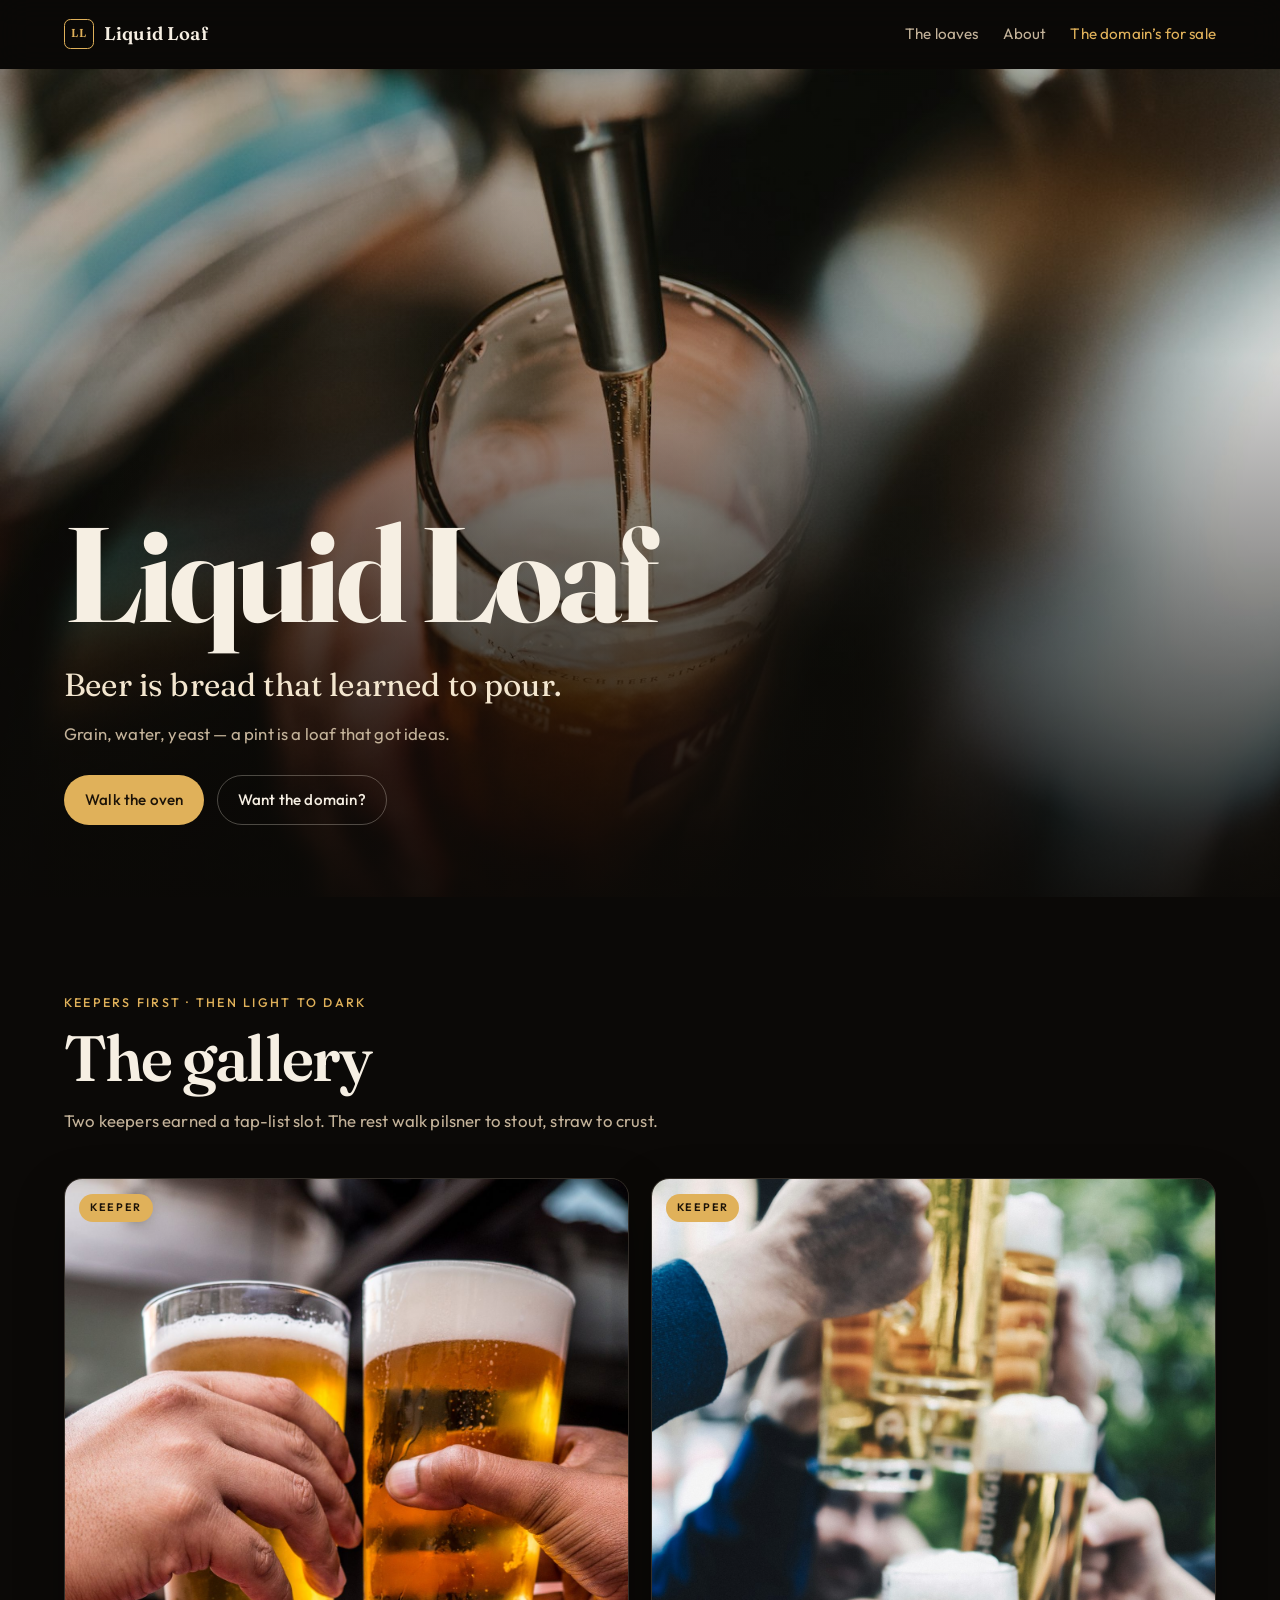
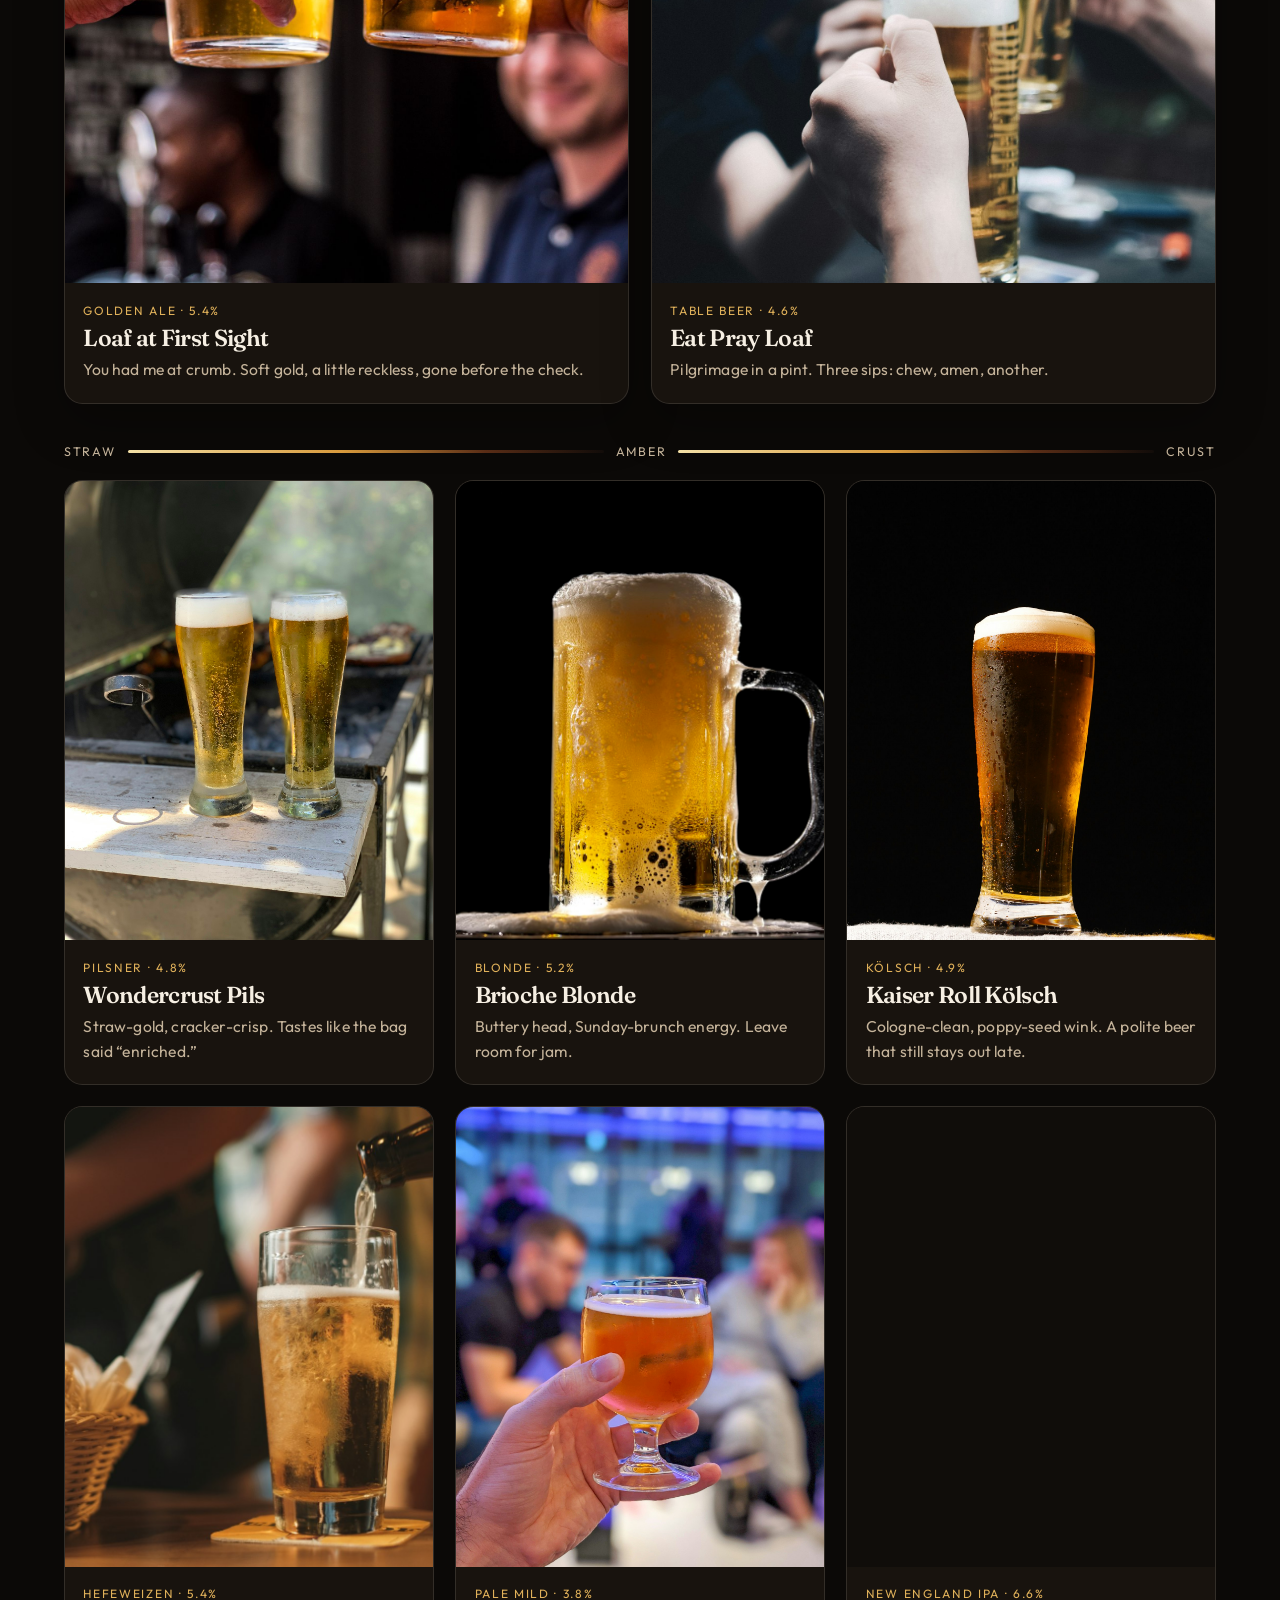
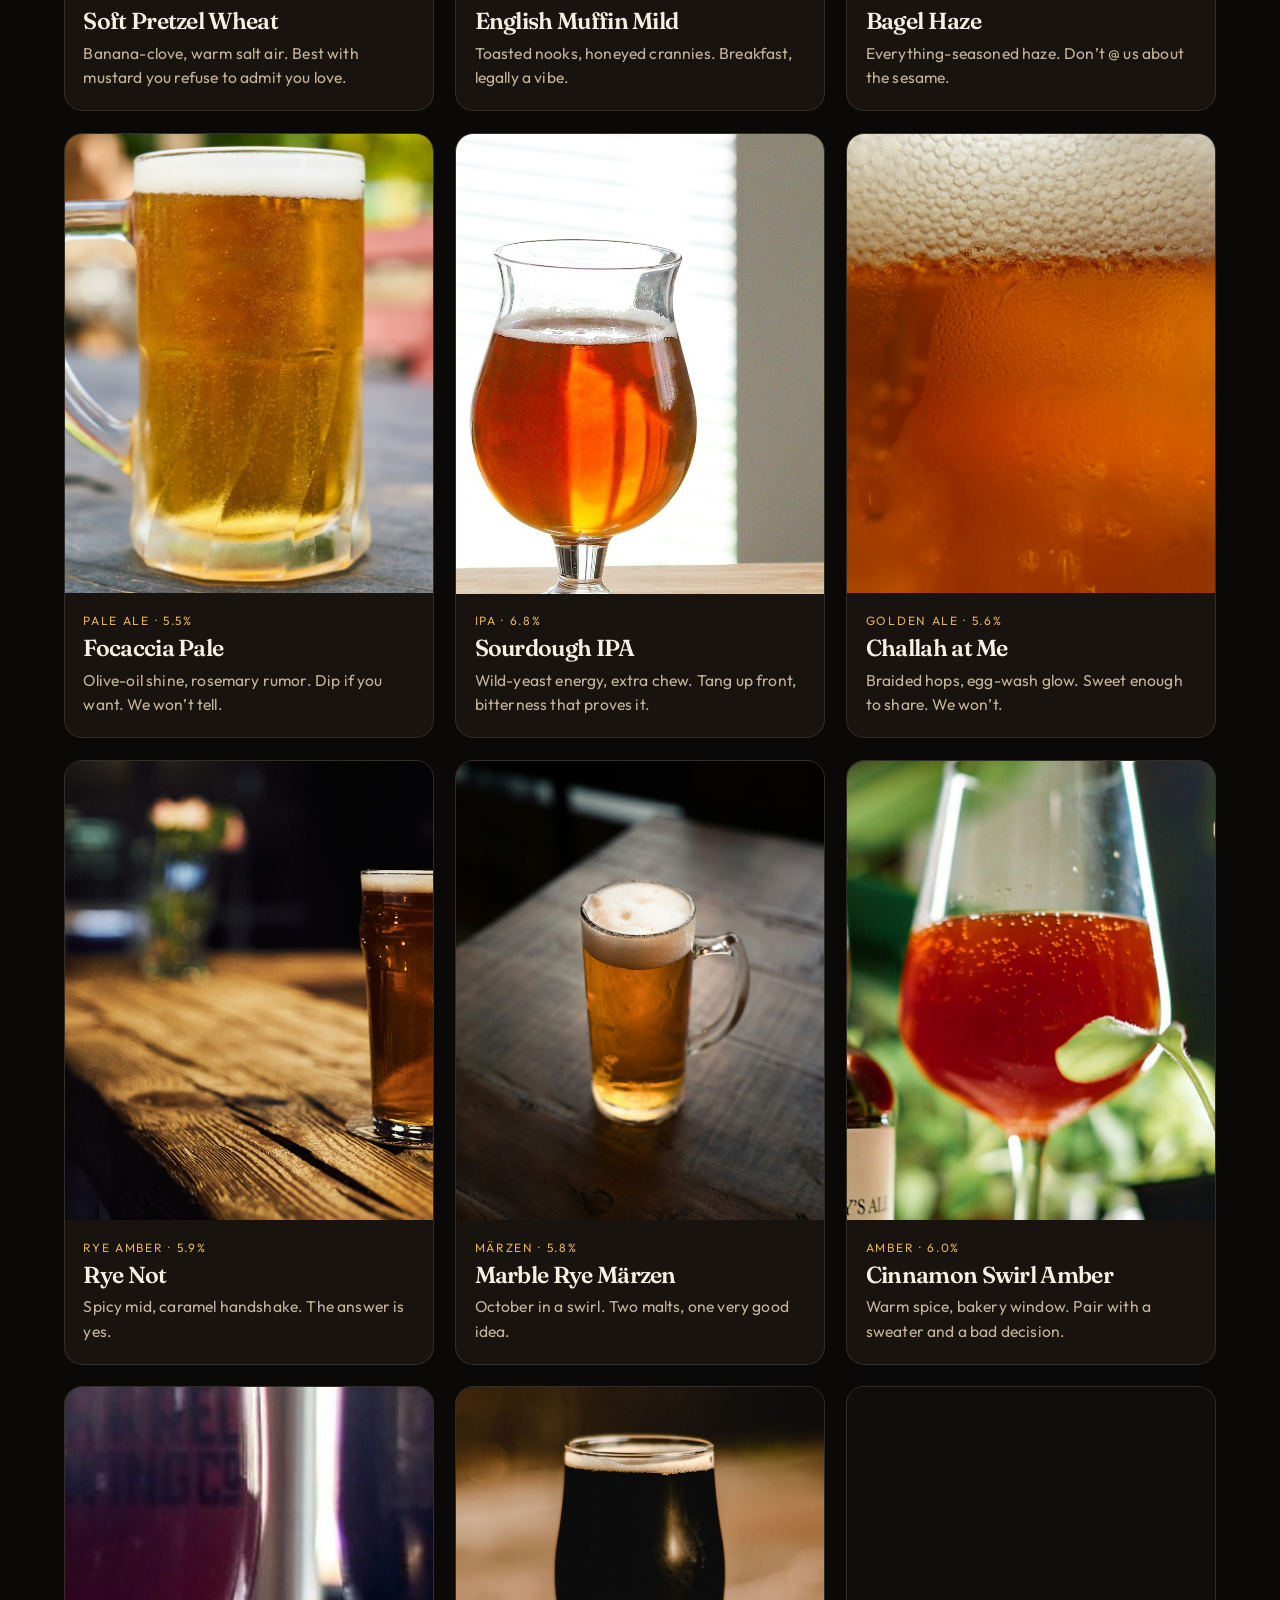
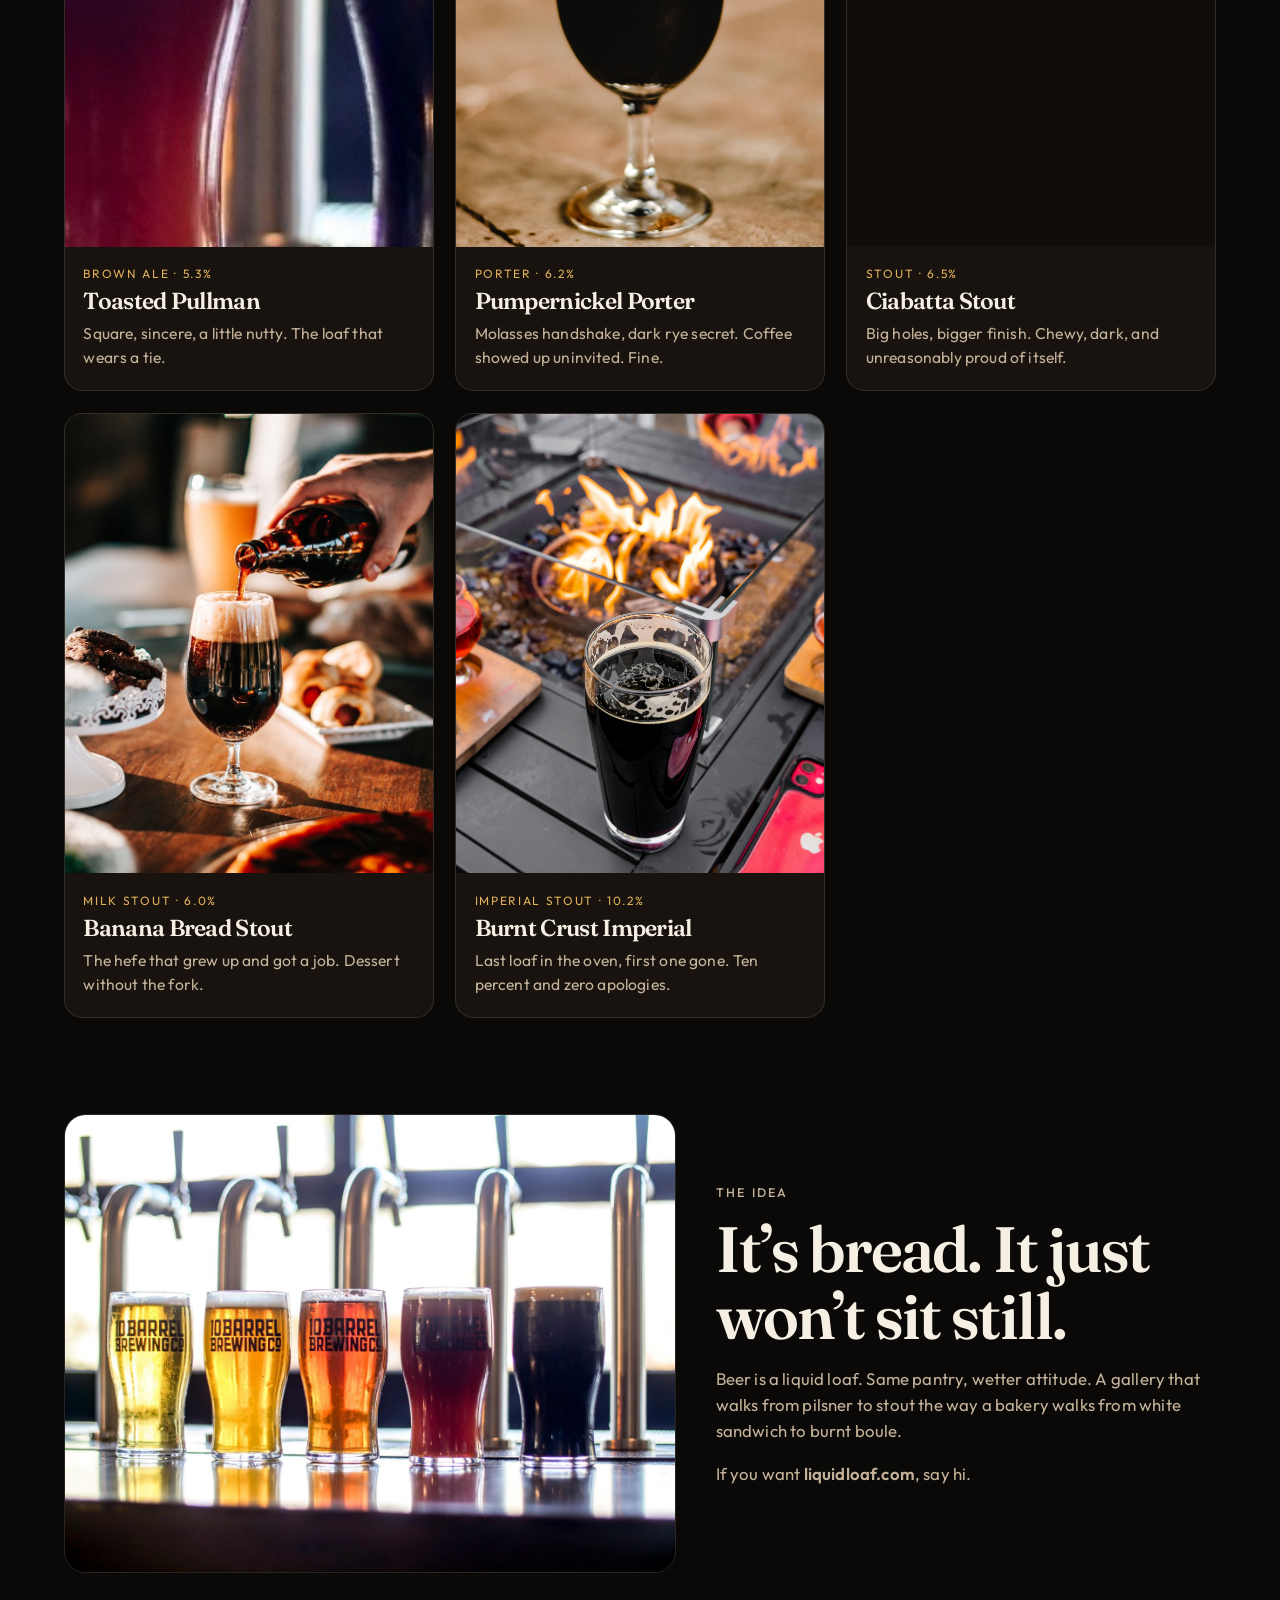
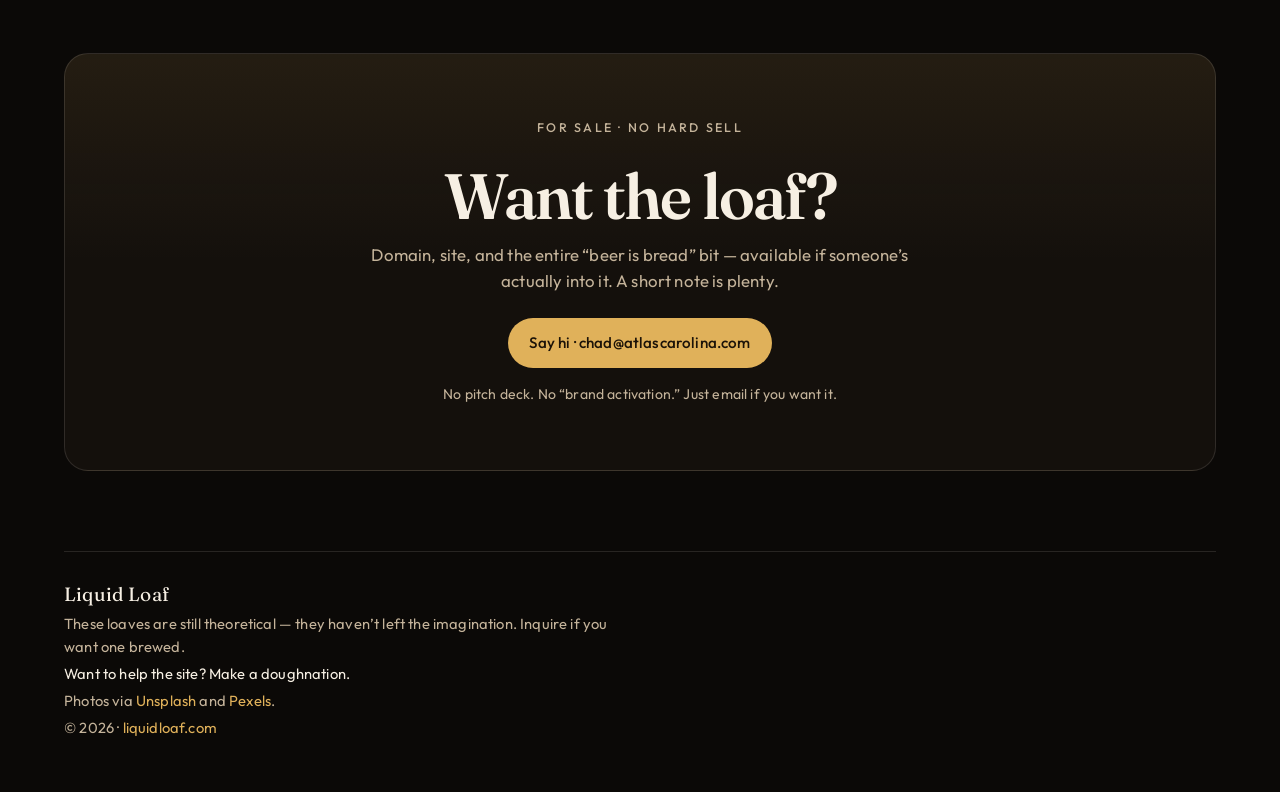
==== commit 76155b92: "Add a doughnation help line to the footer. Visitors who want to support the site see a short ask, wi" ====
--- a/index.html
+++ b/index.html
@@ -381,6 +381,7 @@
     <div class="footer-inner">
       <p class="footer-mark">Liquid Loaf</p>
       <p class="footer-theory">These loaves are still theoretical — they haven’t left the imagination. Inquire if you want one brewed.</p>
+      <p class="footer-doughnation" id="doughnation">Want to help the site? Make a doughnation.</p>
       <p>Photos via <a href="https://unsplash.com/license">Unsplash</a> and <a href="https://www.pexels.com/license/">Pexels</a>.</p>
       <p>© <span data-year>2026</span> · <a href="https://liquidloaf.com/">liquidloaf.com</a></p>
     </div>
--- a/css/site.css
+++ b/css/site.css
@@ -506,6 +506,12 @@
   color: var(--muted);
 }
 
+.footer-doughnation {
+  margin: 0.85rem 0 0.55rem;
+  max-width: 34rem;
+  color: var(--ink);
+}
+
 .site-footer a {
   color: var(--gold);
   text-decoration: none;
